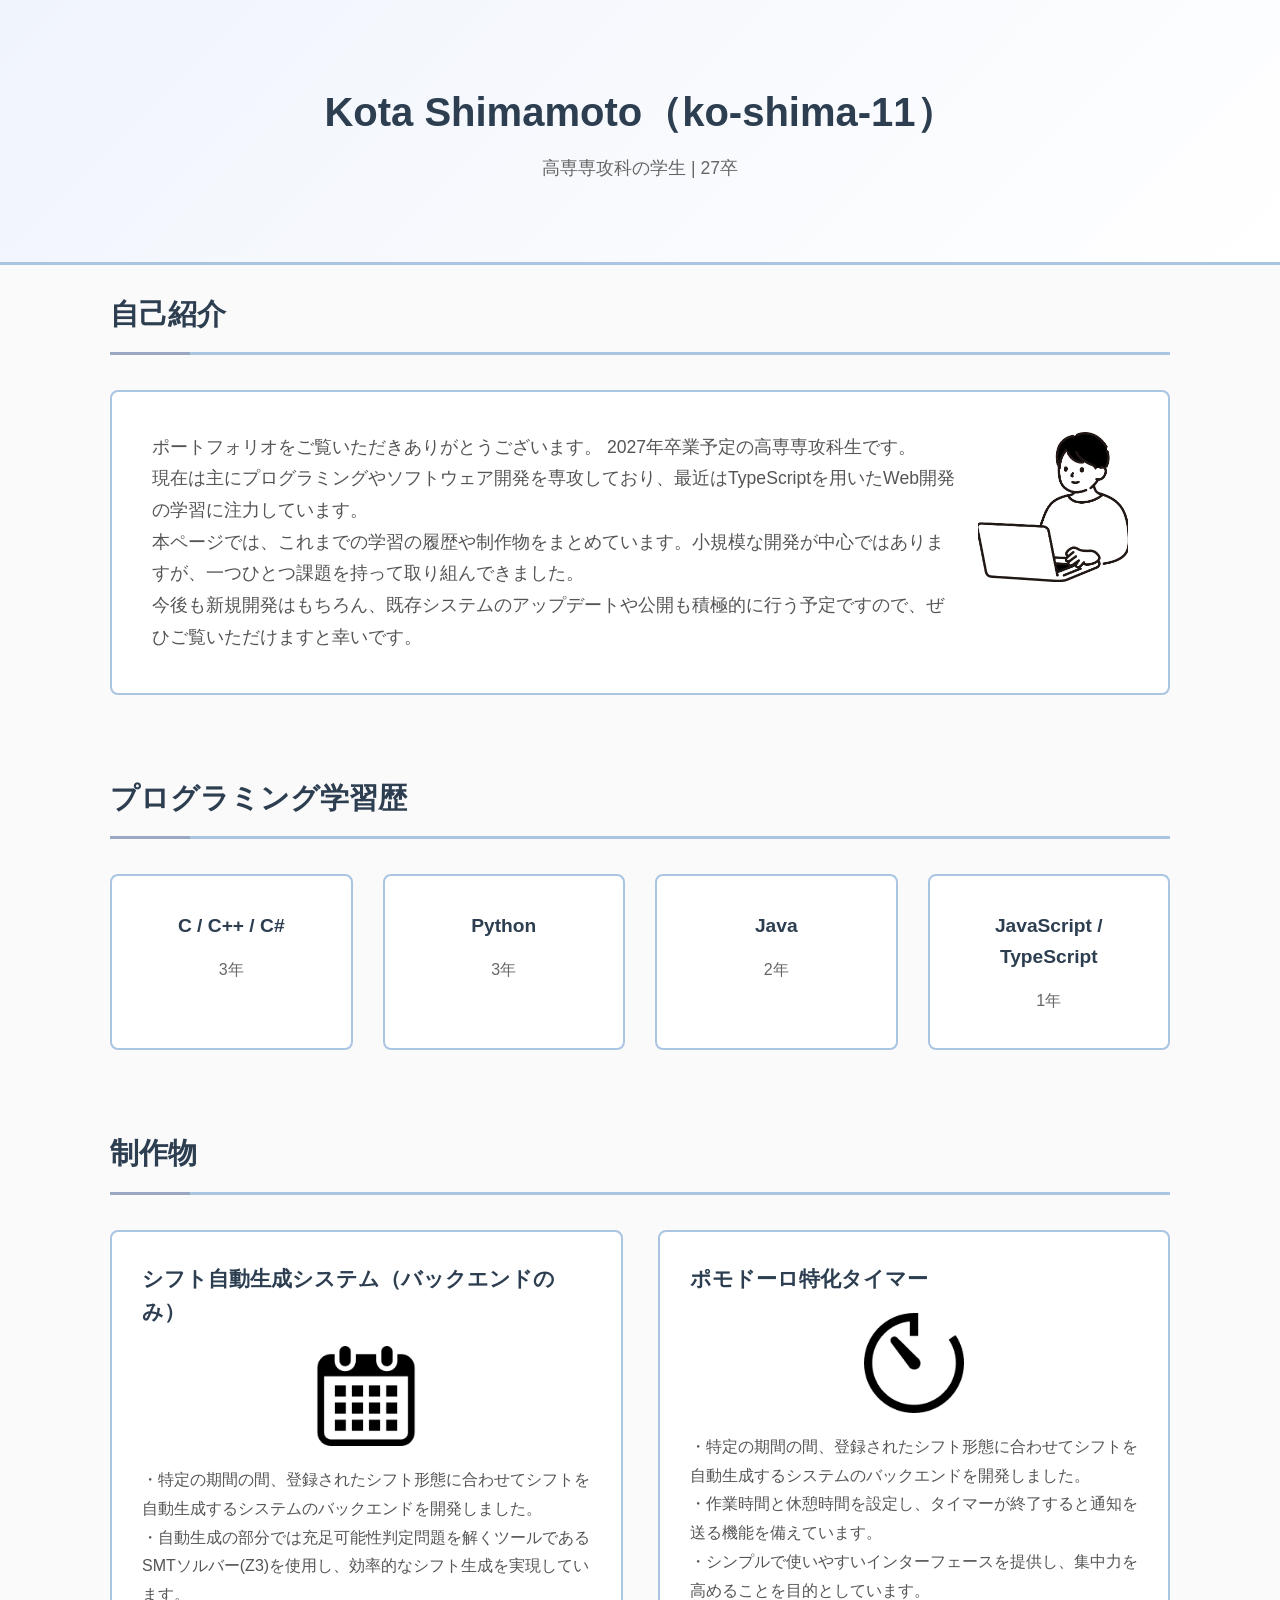
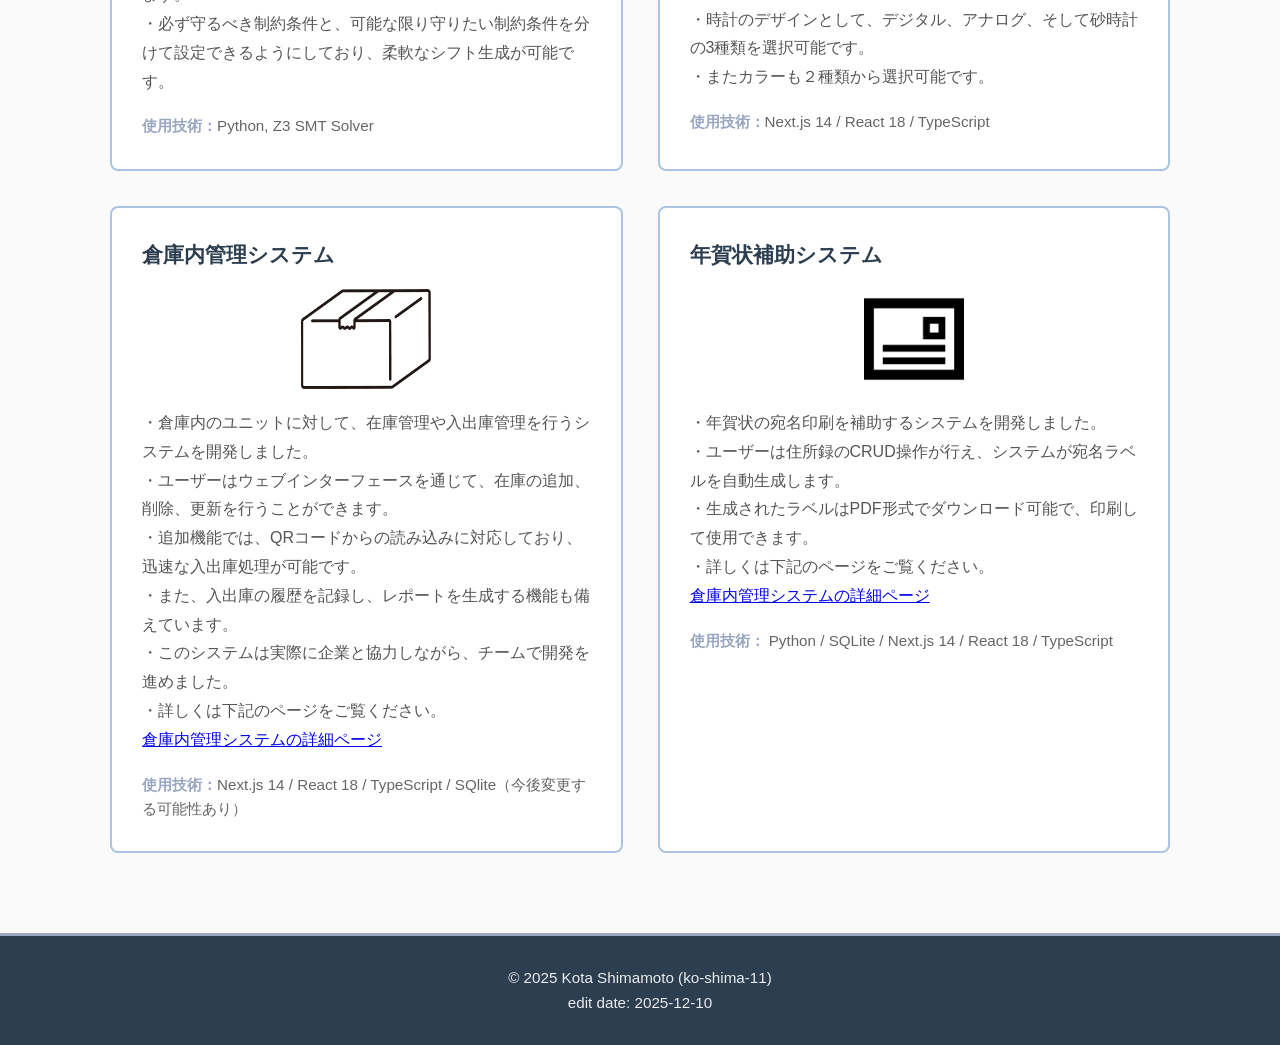
==== index.html @ 847b3b8a "edit" ====
<!DOCTYPE html>
<html lang="ja">
<head>
    <meta charset="UTF-8">
    <meta name="viewport" content="width=device-width, initial-scale=1.0">
    <title>Ko-shima-11 Portfolio</title>
    <link rel="stylesheet" href="style.css">
</head>
<body>
    <!-- Header -->
    <header>
        <div class="container">
            <h1>Kota Shimamoto（ko-shima-11）</h1>
            <p class="subtitle">高専専攻科の学生 | 27卒</p>
        </div>
    </header>

    <div><p>　</p></div>

    <!-- Main Content -->
    <main class="container">
        <!-- About Section -->
        <section id="about" class="section">
            <h2>自己紹介</h2>
            <div class="content-box">
                <img src="img/humanicon.png" class="profile-image">
                <p>
                    ポートフォリオをご覧いただきありがとうございます。 2027年卒業予定の高専専攻科生です。<br>
                    現在は主にプログラミングやソフトウェア開発を専攻しており、最近はTypeScriptを用いたWeb開発の学習に注力しています。<br>
                    本ページでは、これまでの学習の履歴や制作物をまとめています。小規模な開発が中心ではありますが、一つひとつ課題を持って取り組んできました。<br> 
                    今後も新規開発はもちろん、既存システムのアップデートや公開も積極的に行う予定ですので、ぜひご覧いただけますと幸いです。
                </p>
            </div>
        </section>

        <!-- Skills Section -->
        <section id="skills" class="section">
            <h2>プログラミング学習歴</h2>
            <div class="skills-grid">
                <div class="skill-item">
                    <h3>C / C++ / C#</h3>
                    <p class="skill-duration">3年</p>
                </div>
                <div class="skill-item">
                    <h3>Python</h3>
                    <p class="skill-duration">3年</p>
                </div>
                <div class="skill-item">
                    <h3>Java</h3>
                    <p class="skill-duration">2年</p>
                </div>
                <div class="skill-item">
                    <h3>JavaScript / TypeScript</h3>
                    <p class="skill-duration">1年</p>
                </div>
            </div>
        </section>

        <!-- Projects Section -->
        <section id="projects" class="section">
            <h2>制作物</h2>
            <div class="projects-grid">
                <div class="project-card">
                    <h3>シフト自動生成システム（バックエンドのみ）</h3>
                    <img src="img/calender.png" class="skill-image">
                    <p class="project-description">
                        ・特定の期間の間、登録されたシフト形態に合わせてシフトを自動生成するシステムのバックエンドを開発しました。<br>
                        ・自動生成の部分では充足可能性判定問題を解くツールであるSMTソルバー(Z3)を使用し、効率的なシフト生成を実現しています。<br>
                        ・必ず守るべき制約条件と、可能な限り守りたい制約条件を分けて設定できるようにしており、柔軟なシフト生成が可能です。<br>
                    </p>
                    <p class="project-accent"><strong>使用技術：</strong>Python, Z3 SMT Solver</p>
                </div>

                <div class="project-card">
                    <h3>ポモドーロ特化タイマー</h3>
                    <img src="img/timer.png" class="skill-image">
                    <p class="project-description">
                        ・特定の期間の間、登録されたシフト形態に合わせてシフトを自動生成するシステムのバックエンドを開発しました。<br>
                        ・作業時間と休憩時間を設定し、タイマーが終了すると通知を送る機能を備えています。<br>
                        ・シンプルで使いやすいインターフェースを提供し、集中力を高めることを目的としています。<br>
                        ・時計のデザインとして、デジタル、アナログ、そして砂時計の3種類を選択可能です。<br>
                        ・またカラーも２種類から選択可能です。<br>
                    </p>
                    <p class="project-accent"><strong>使用技術：</strong>Next.js 14 / React 18 / TypeScript</p>
                </div>

                <div class="project-card">
                    <h3>倉庫内管理システム</h3>
                    <img src="img/box.png" class="skill-image2">
                    <p class="project-description">
                        ・倉庫内のユニットに対して、在庫管理や入出庫管理を行うシステムを開発しました。<br>
                        ・ユーザーはウェブインターフェースを通じて、在庫の追加、削除、更新を行うことができます。<br>
                        ・追加機能では、QRコードからの読み込みに対応しており、迅速な入出庫処理が可能です。<br>
                        ・また、入出庫の履歴を記録し、レポートを生成する機能も備えています。<br>
                        ・このシステムは実際に企業と協力しながら、チームで開発を進めました。<br>
                        ・詳しくは下記のページをご覧ください。<br>
                        <a href="https://ko-shima-11.github.io/warehouse-management-system/" target="_blank" rel="noopener noreferrer">倉庫内管理システムの詳細ページ</a>
                    </p>
                    <p class="project-accent"><strong>使用技術：</strong>Next.js 14 / React 18 / TypeScript / SQlite（今後変更する可能性あり）</p>
                </div>

                <div class="project-card">
                    <h3>年賀状補助システム</h3>
                    <img src="img/letter.png" class="skill-image">
                    <p class="project-description">
                        ・年賀状の宛名印刷を補助するシステムを開発しました。<br>
                        ・ユーザーは住所録のCRUD操作が行え、システムが宛名ラベルを自動生成します。<br>
                        ・生成されたラベルはPDF形式でダウンロード可能で、印刷して使用できます。<br>
                        ・詳しくは下記のページをご覧ください。<br>
                        <a href="https://ko-shima-11.github.io/warehouse-management-system/" target="_blank" rel="noopener noreferrer">倉庫内管理システムの詳細ページ</a>
                    </p>
                    <p class="project-accent"><strong>使用技術：</strong> Python / SQLite / Next.js 14 / React 18 / TypeScript</p>
                </div>
            </div>
        </section>
    </main>

    <!-- Footer -->
    <footer>
        <div class="container">
            <p>&copy; 2025 Kota Shimamoto (ko-shima-11)</p>
            <p> edit date: 2025-12-10</p>
        </div>
    </footer>
</body>
</html>
---- style.css ----
/* ========================================
   Portfolio Site CSS
   ======================================== */

/* CSS Variables */
:root {
    /* Accent Colors */
    --color-accent-light: #F0F4FC;
    --color-accent-medium: #AAC5E2;
    --color-accent-dark: #9AA7C1;
    
    /* Base Colors */
    --color-primary: #2c3e50;
    --color-background: #FAFAFA;
    --color-white: #FFFFFF;
    
    /* Text Colors */
    --color-text-primary: #333;
    --color-text-secondary: #666;
    --color-text-tertiary: #555;
}

/* Reset & Base Styles */
* {
    margin: 0;
    padding: 0;
    box-sizing: border-box;
}

body {
    font-family: -apple-system, BlinkMacSystemFont, "Segoe UI", "Hiragino Sans", "Hiragino Kaku Gothic ProN", "Yu Gothic", Meiryo, sans-serif;
    line-height: 1.6;
    color: var(--color-text-primary);
    background-color: var(--color-background);
}

.container {
    max-width: 1100px;
    margin: 0 auto;
    padding: 0 20px;
}

/* Header */
header {
    background: linear-gradient(135deg, var(--color-accent-light) 0%, var(--color-white) 100%);
    color: var(--color-text-primary);
    padding: 80px 0;
    text-align: center;
    border-bottom: 3px solid var(--color-accent-medium);
}

header h1 {
    font-size: 2.5rem;
    margin-bottom: 10px;
    font-weight: 600;
    color: var(--color-primary);
}

header .subtitle {
    font-size: 1.1rem;
    color: var(--color-text-secondary);
}

/* Main Content */
main {
    padding: 60px 0;
}

.section {
    margin-bottom: 80px;
}

.section h2 {
    font-size: 1.8rem;
    color: var(--color-primary);
    margin-bottom: 35px;
    padding-bottom: 15px;
    border-bottom: 3px solid var(--color-accent-medium);
    position: relative;
}

.section h2::after {
    content: '';
    position: absolute;
    bottom: -3px;
    left: 0;
    width: 80px;
    height: 3px;
    background-color: var(--color-accent-dark);
}

/* About Section */
.content-box {
    background-color: var(--color-white);
    padding: 40px;
    border-radius: 8px;
    border: 2px solid var(--color-accent-medium);
    display: flex;
    flex-direction: row-reverse;
    align-items: flex-start;
    gap: 20px;
}
.content-box:hover {
    border-color: var(--color-accent-dark);
}

.profile-image {
    width: 150px;
    height: 150px;
    /* border-radius: 10%; */
    object-fit: cover;
    /* border: 3px solid var(--color-accent-medium); */
    flex-shrink: 0;
}

.content-box p {
    font-size: 1.1rem;
    line-height: 1.8;
    color: var(--color-text-tertiary);
    flex: 1;
}

/* Skills Section */
.skills-grid {
    display: grid;
    grid-template-columns: repeat(auto-fit, minmax(220px, 1fr));
    gap: 30px;
}

.skill-item {
    background-color: var(--color-white);
    padding: 35px 30px;
    border-radius: 8px;
    text-align: center;
    transition: border-color 0.3s ease;
    border: 2px solid var(--color-accent-medium);
}

.skill-item:hover {
    border-color: var(--color-accent-dark);
}

.skill-item h3 {
    font-size: 1.2rem;
    color: var(--color-primary);
    margin-bottom: 15px;
}

.skill-duration {
    font-size: 1rem;
    color: var(--color-text-secondary);
    font-weight: 500;
}

.skill-image {
    width: 100px;
    height: 100px;
    display: flex;
    justify-content: center;
    align-items: flex-start;  /* 垂直方向は上に寄せる */
    margin: 0 auto 20px auto;
}

.skill-image2 {
    width: 130px;
    height: 100px;
    display: flex;
    justify-content: center;
    align-items: flex-start;  /* 垂直方向は上に寄せる */
    margin: 0 auto 20px auto;
}

/* Projects Section */
.projects-grid {
    display: grid;
    grid-template-columns: repeat(auto-fit, minmax(450px, 1fr));
    gap: 35px;
}

.project-card {
    background-color: var(--color-white);
    padding: 30px;
    border-radius: 8px;
    transition: border-color 0.3s ease;
    border: 2px solid var(--color-accent-medium);
}

.project-card:hover {
    border-color: var(--color-accent-dark);
}

.project-card h3 {
    font-size: 1.3rem;
    color: var(--color-primary);
    margin-bottom: 18px;
}

.project-description {
    color: var(--color-text-tertiary);
    margin-bottom: 18px;
    line-height: 1.8;
}

.project-accent {
    color: var(--color-text-secondary);
    font-size: 0.95rem;
}

.project-accent strong {
    color: var(--color-accent-dark);
}

/* Footer */
footer {
    background-color: var(--color-primary);
    color: var(--color-white);
    text-align: center;
    padding: 30px 0;
    margin-top: 80px;
    border-top: 3px solid var(--color-accent-dark);
}

footer p {
    font-size: 0.95rem;
    opacity: 0.9;
}

/* Responsive Design */
@media (max-width: 768px) {
    header h1 {
        font-size: 2rem;
    }

    header .subtitle {
        font-size: 1rem;
    }

    .section h2 {
        font-size: 1.5rem;
    }

    .skills-grid {
        grid-template-columns: repeat(auto-fit, minmax(160px, 1fr));
        gap: 20px;
    }

    .projects-grid {
        grid-template-columns: 1fr;
        gap: 25px;
    }

    .content-box {
        padding: 30px;
    }

    .skill-item {
        padding: 25px 20px;
    }

    .project-card {
        padding: 25px;
    }
}

@media (max-width: 480px) {
    header {
        padding: 40px 0;
    }

    header h1 {
        font-size: 1.6rem;
    }

    .content-box {
        padding: 20px;
    }

    .skill-item {
        padding: 20px 15px;
    }

    .project-card {
        padding: 20px;
    }
}

/* Tech Stack Section - 技術スタック表示用スタイル */
.tech-stack-container {
    display: grid;
    grid-template-columns: repeat(auto-fit, minmax(280px, 1fr));
    gap: 25px;
}

.tech-category {
    background-color: var(--color-white);
    padding: 25px;
    border-radius: 8px;
    border: 2px solid var(--color-accent-medium);
    transition: border-color 0.3s ease;
}

.tech-category:hover {
    border-color: var(--color-accent-dark);
}

.tech-category h3 {
    font-size: 1.1rem;
    color: var(--color-primary);
    margin-bottom: 15px;
    padding-bottom: 10px;
    border-bottom: 2px solid var(--color-accent-light);
}

.tech-tags {
    display: flex;
    flex-wrap: wrap;
    gap: 10px;
}

.tech-tag {
    display: inline-block;
    padding: 8px 16px;
    background-color: var(--color-accent-light);
    color: var(--color-primary);
    border-radius: 20px;
    font-size: 0.9rem;
    font-weight: 500;
    transition: all 0.3s ease;
}

.tech-tag:hover {
    background-color: var(--color-accent-medium);
    transform: translateY(-2px);
}

@media (max-width: 768px) {
    .tech-stack-container {
        grid-template-columns: 1fr;
        gap: 20px;
    }
    
    .tech-category {
        padding: 20px;
    }
}
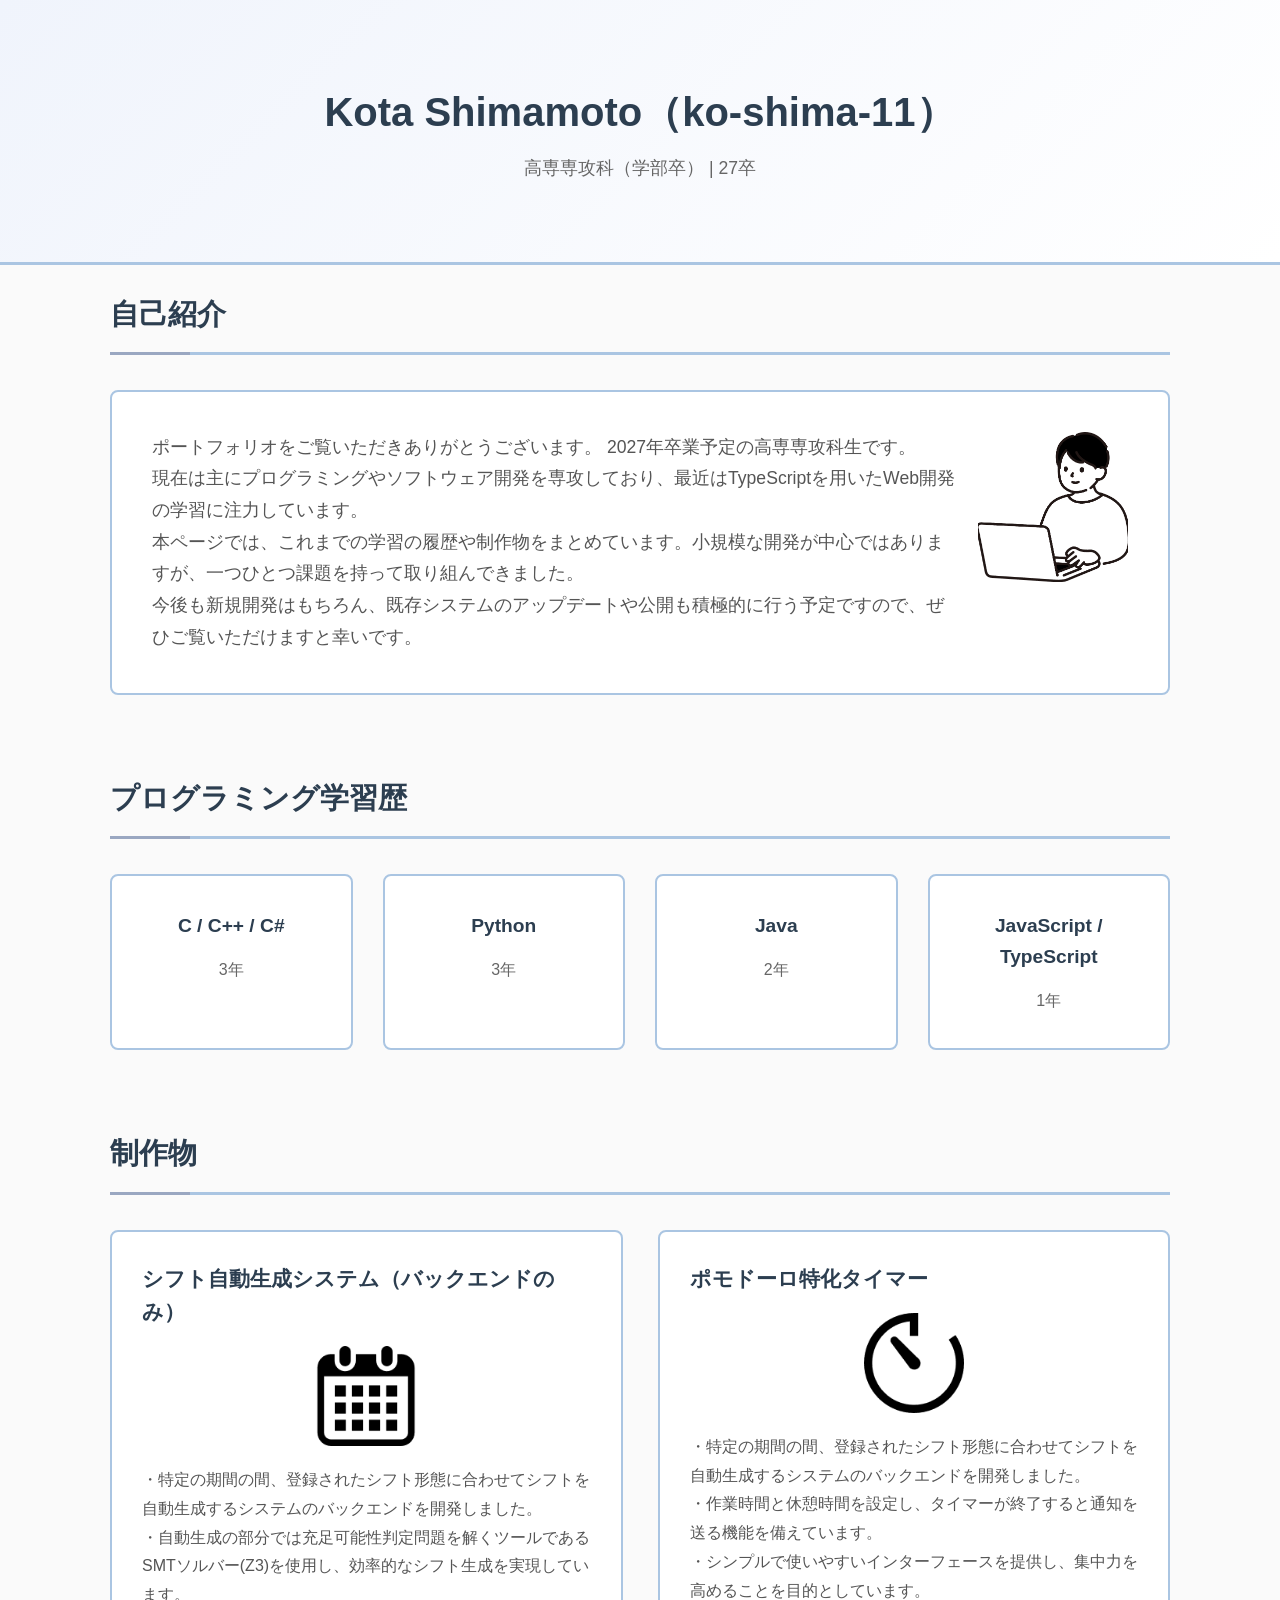
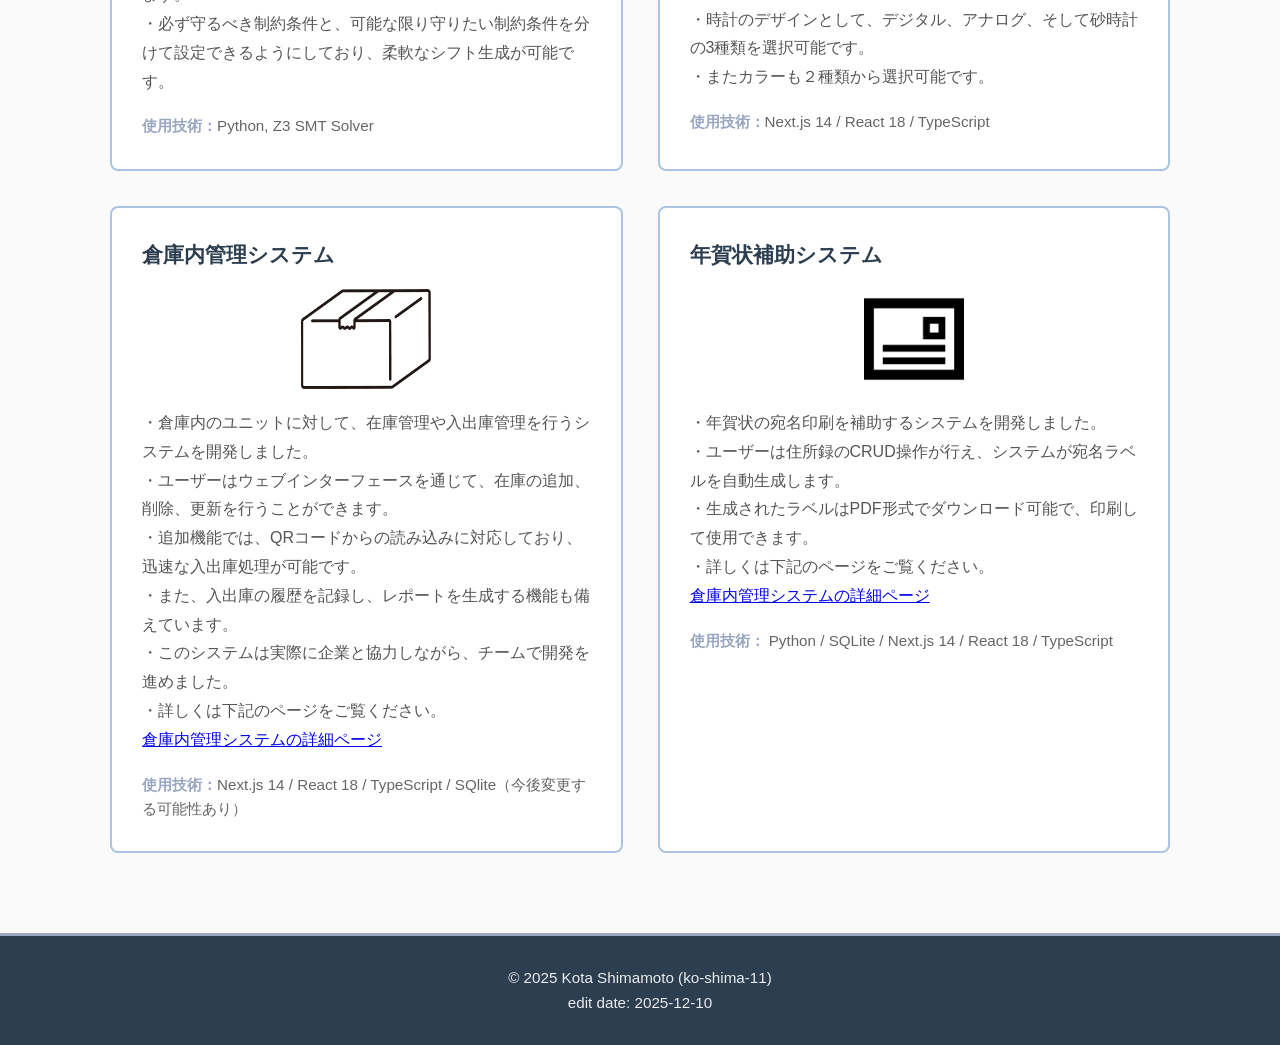
==== commit f7a235c5: "edit index.html" ====
--- a/index.html
+++ b/index.html
@@ -11,7 +11,7 @@
     <header>
         <div class="container">
             <h1>Kota Shimamoto（ko-shima-11）</h1>
-            <p class="subtitle">高専専攻科の学生 | 27卒</p>
+            <p class="subtitle">高専専攻科（学部卒） | 27卒</p>
         </div>
     </header>
 
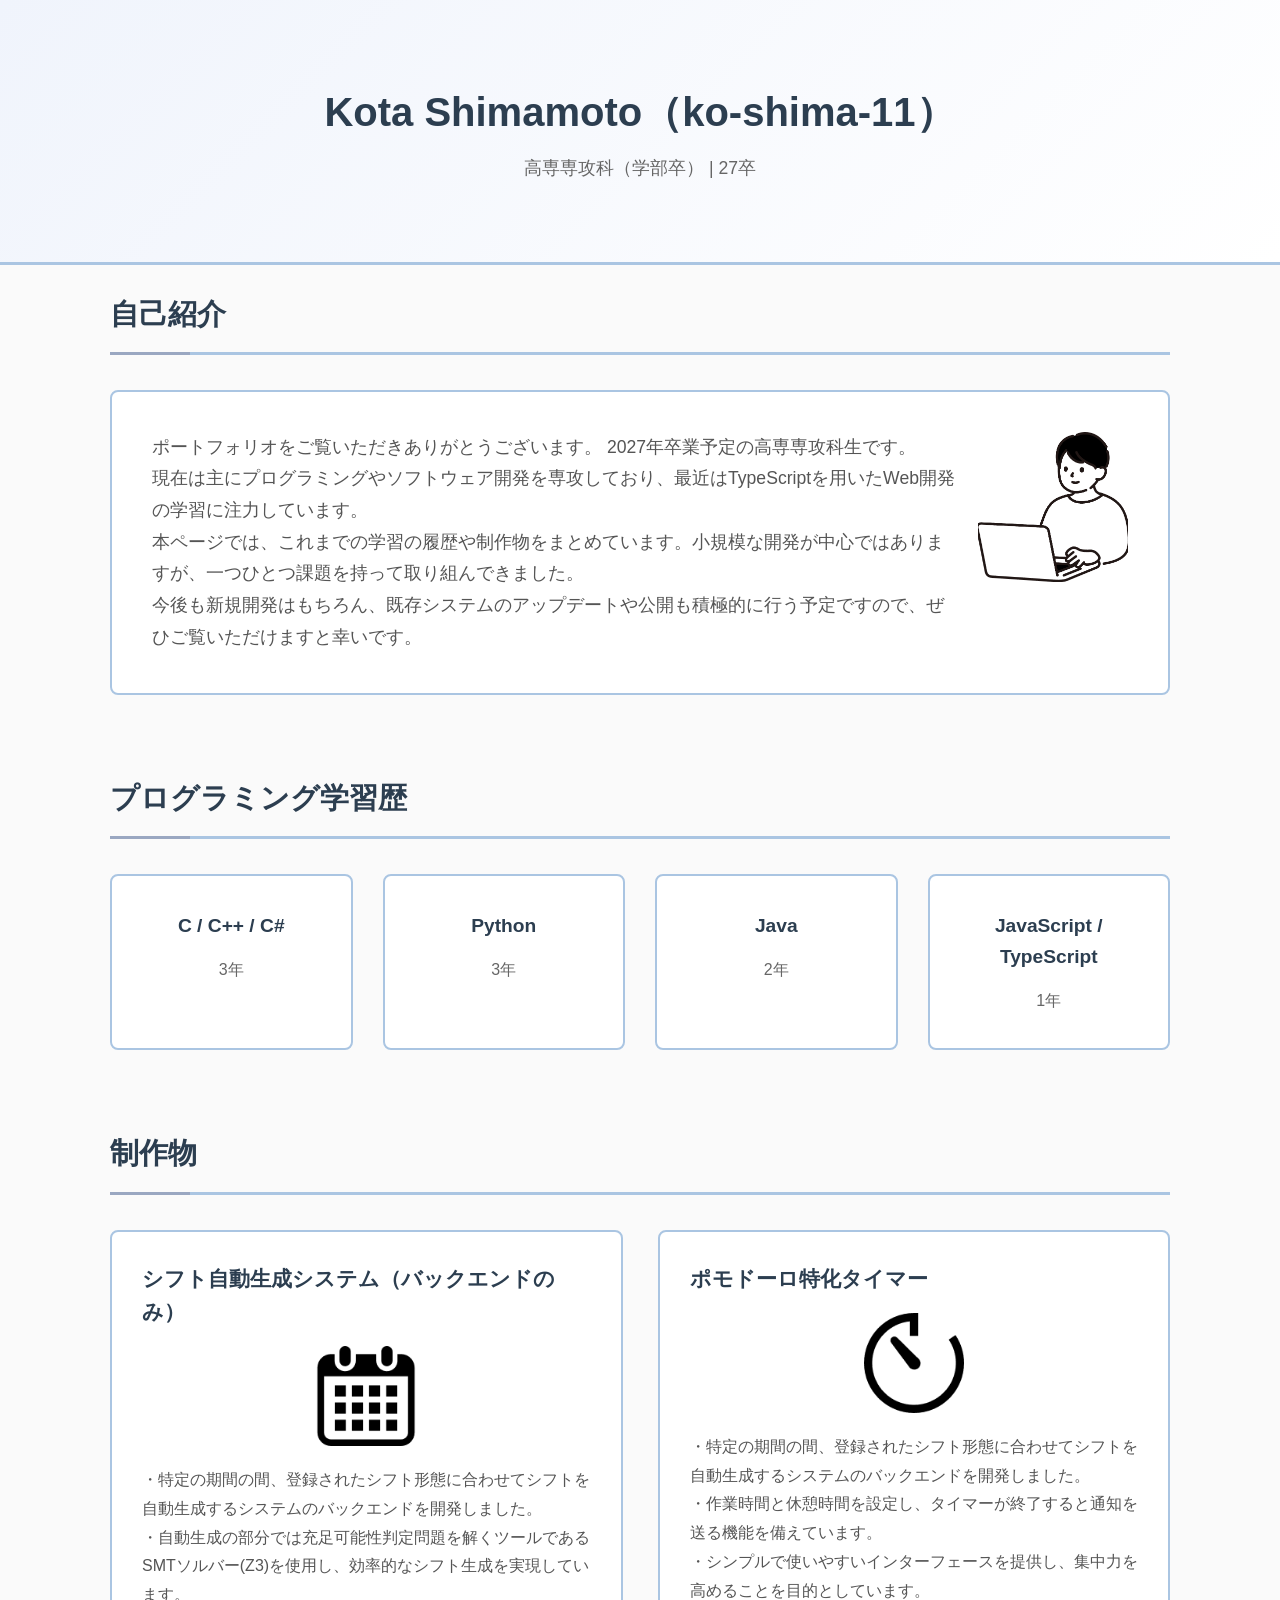
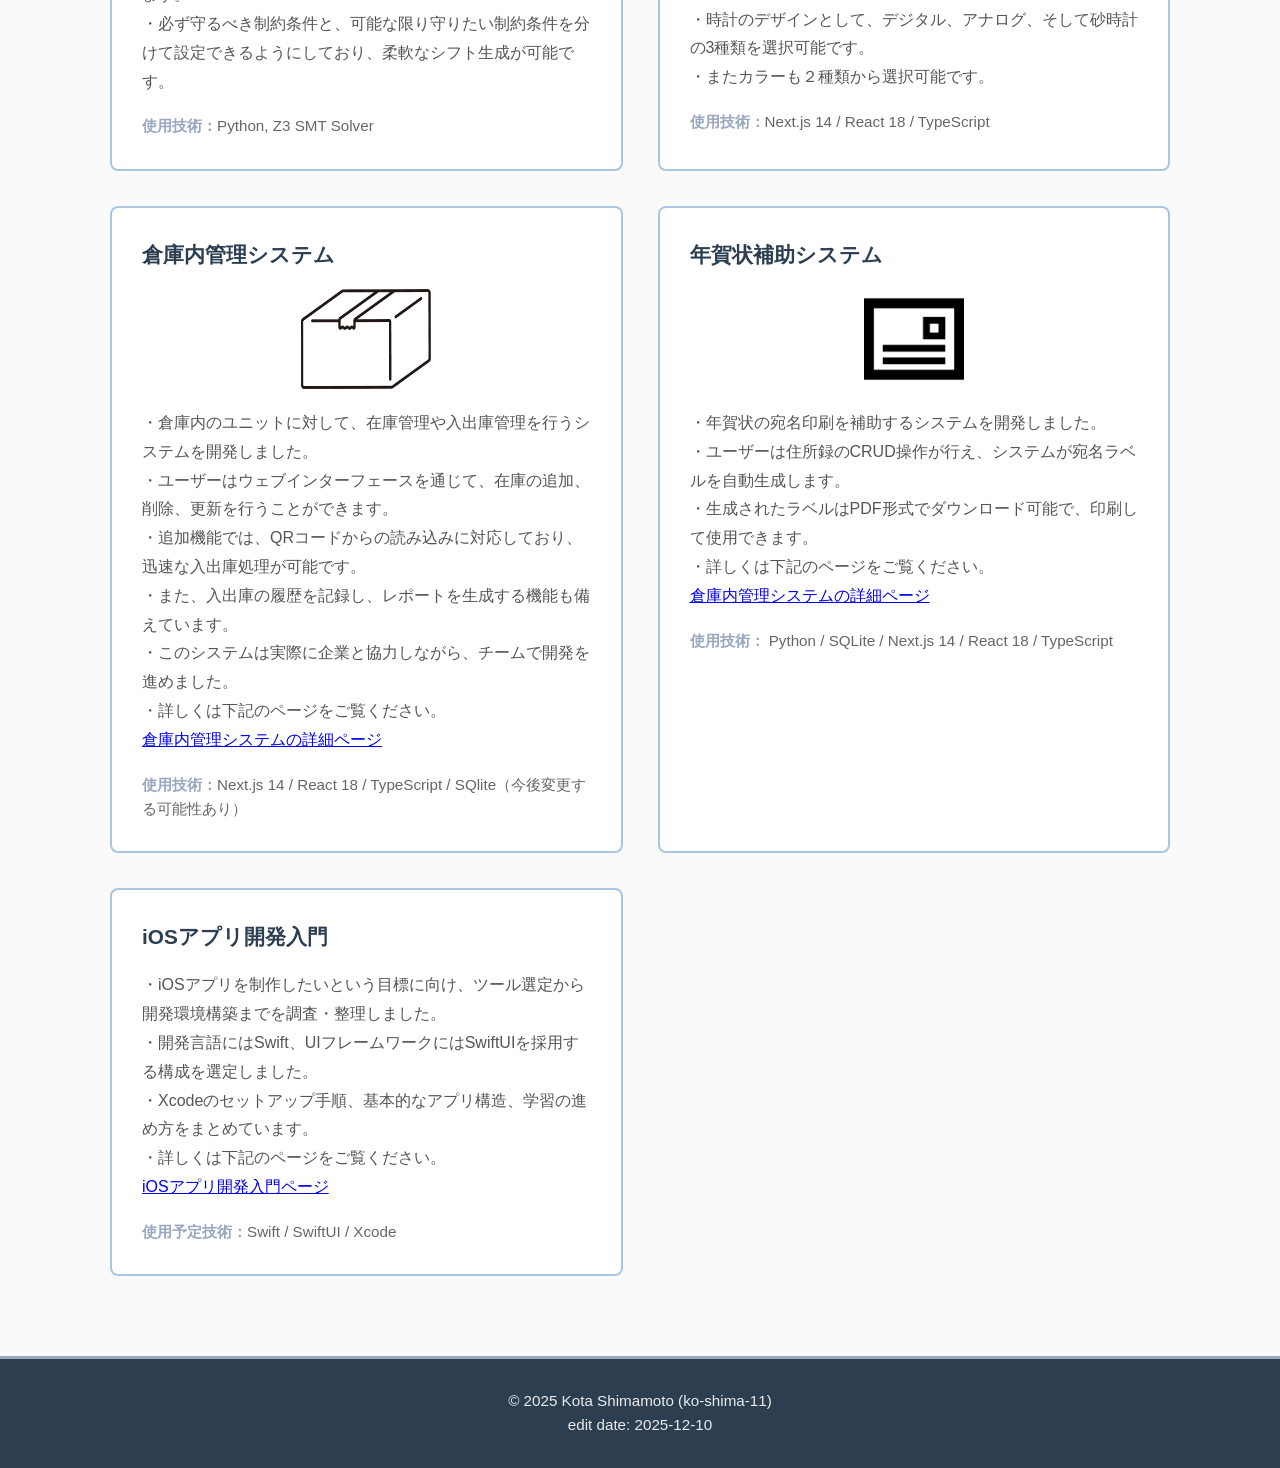
==== commit 1697ea44: "Add iOS app development guide page and project card Co-authored-by: ko-shima-11 <138145976+ko-shima-" ====
--- a/index.html
+++ b/index.html
@@ -94,7 +94,7 @@
                         ・また、入出庫の履歴を記録し、レポートを生成する機能も備えています。<br>
                         ・このシステムは実際に企業と協力しながら、チームで開発を進めました。<br>
                         ・詳しくは下記のページをご覧ください。<br>
-                        <a href="https://ko-shima-11.github.io/warehouse-management-system/" target="_blank" rel="noopener noreferrer">倉庫内管理システムの詳細ページ</a>
+                        <a href="https://ko-shima-11.github.io/pages/location.html" target="_blank" rel="noopener noreferrer">倉庫内管理システムの詳細ページ</a>
                     </p>
                     <p class="project-accent"><strong>使用技術：</strong>Next.js 14 / React 18 / TypeScript / SQlite（今後変更する可能性あり）</p>
                 </div>
@@ -111,6 +111,18 @@
                     </p>
                     <p class="project-accent"><strong>使用技術：</strong> Python / SQLite / Next.js 14 / React 18 / TypeScript</p>
                 </div>
+
+                <div class="project-card">
+                    <h3>iOSアプリ開発入門</h3>
+                    <p class="project-description">
+                        ・iOSアプリを制作したいという目標に向け、ツール選定から開発環境構築までを調査・整理しました。<br>
+                        ・開発言語にはSwift、UIフレームワークにはSwiftUIを採用する構成を選定しました。<br>
+                        ・Xcodeのセットアップ手順、基本的なアプリ構造、学習の進め方をまとめています。<br>
+                        ・詳しくは下記のページをご覧ください。<br>
+                        <a href="https://ko-shima-11.github.io/pages/ios_app.html" target="_blank" rel="noopener noreferrer">iOSアプリ開発入門ページ</a>
+                    </p>
+                    <p class="project-accent"><strong>使用予定技術：</strong>Swift / SwiftUI / Xcode</p>
+                </div>
             </div>
         </section>
     </main>
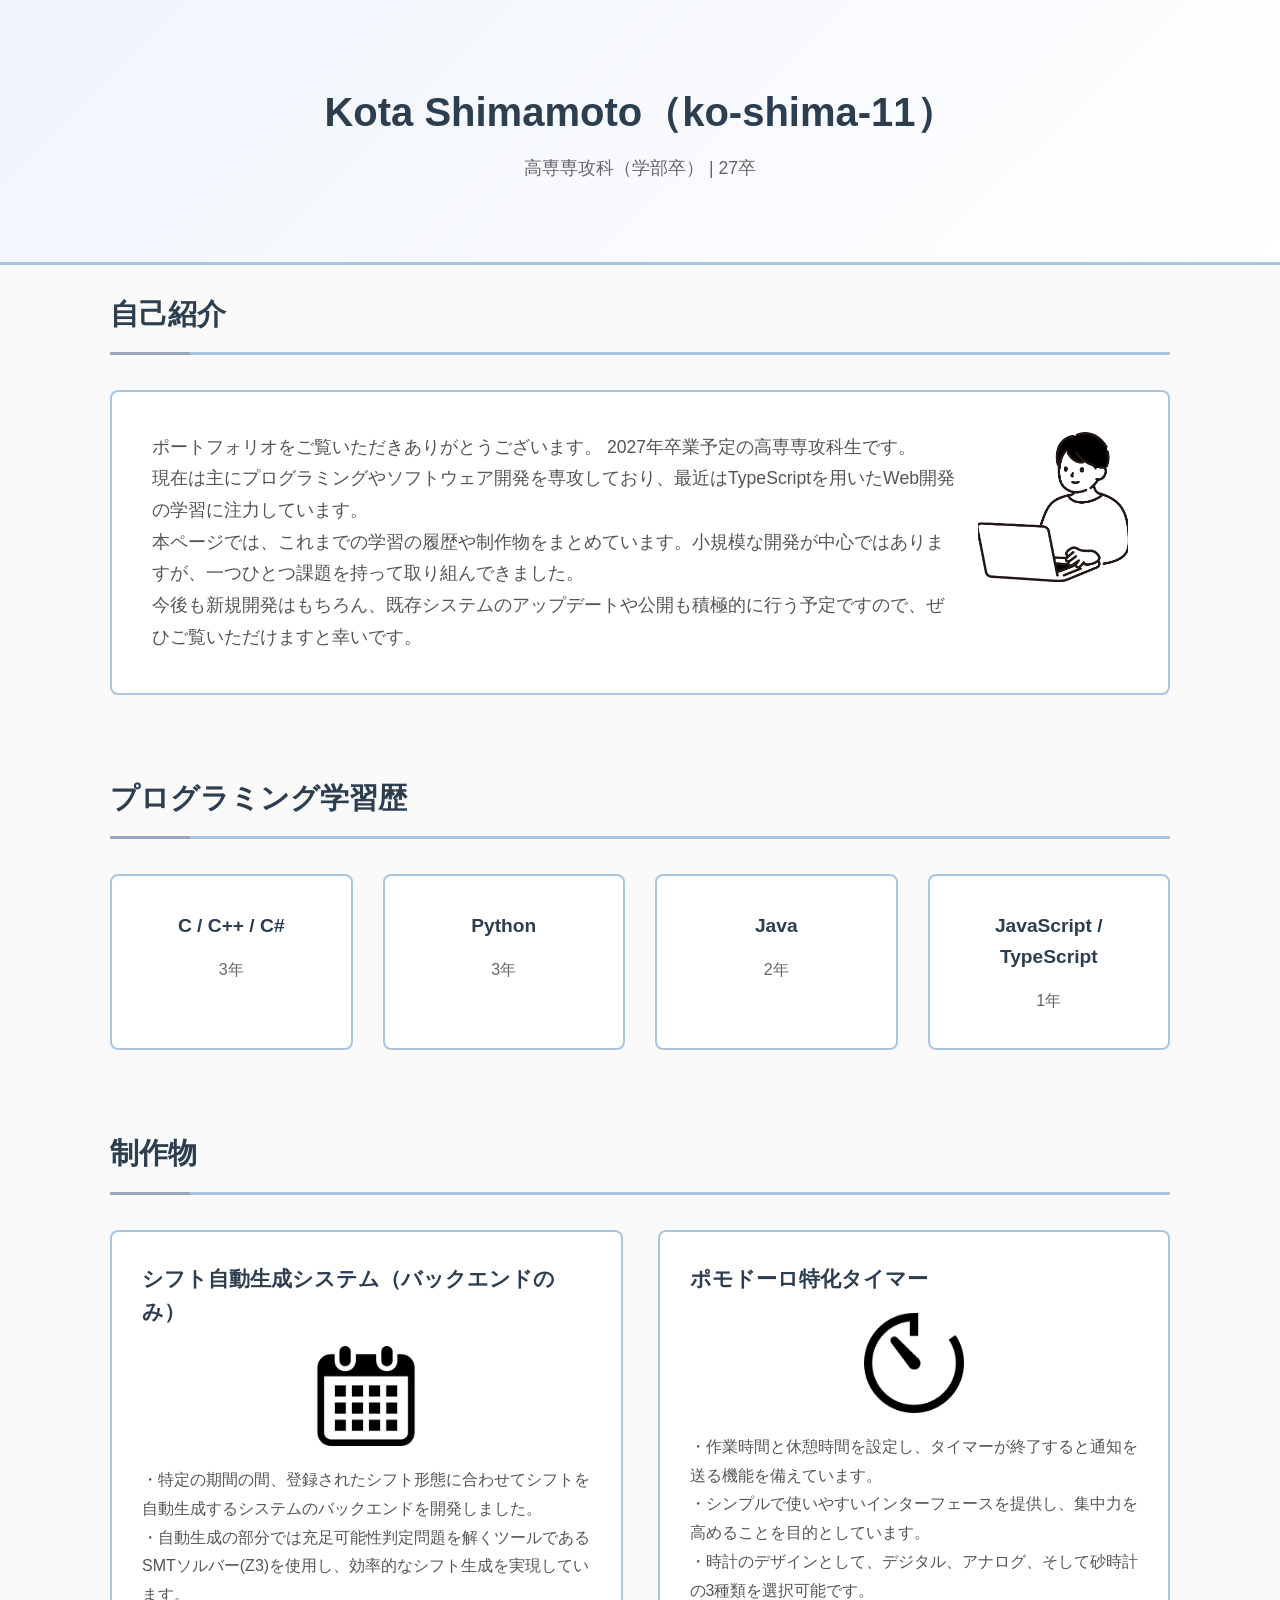
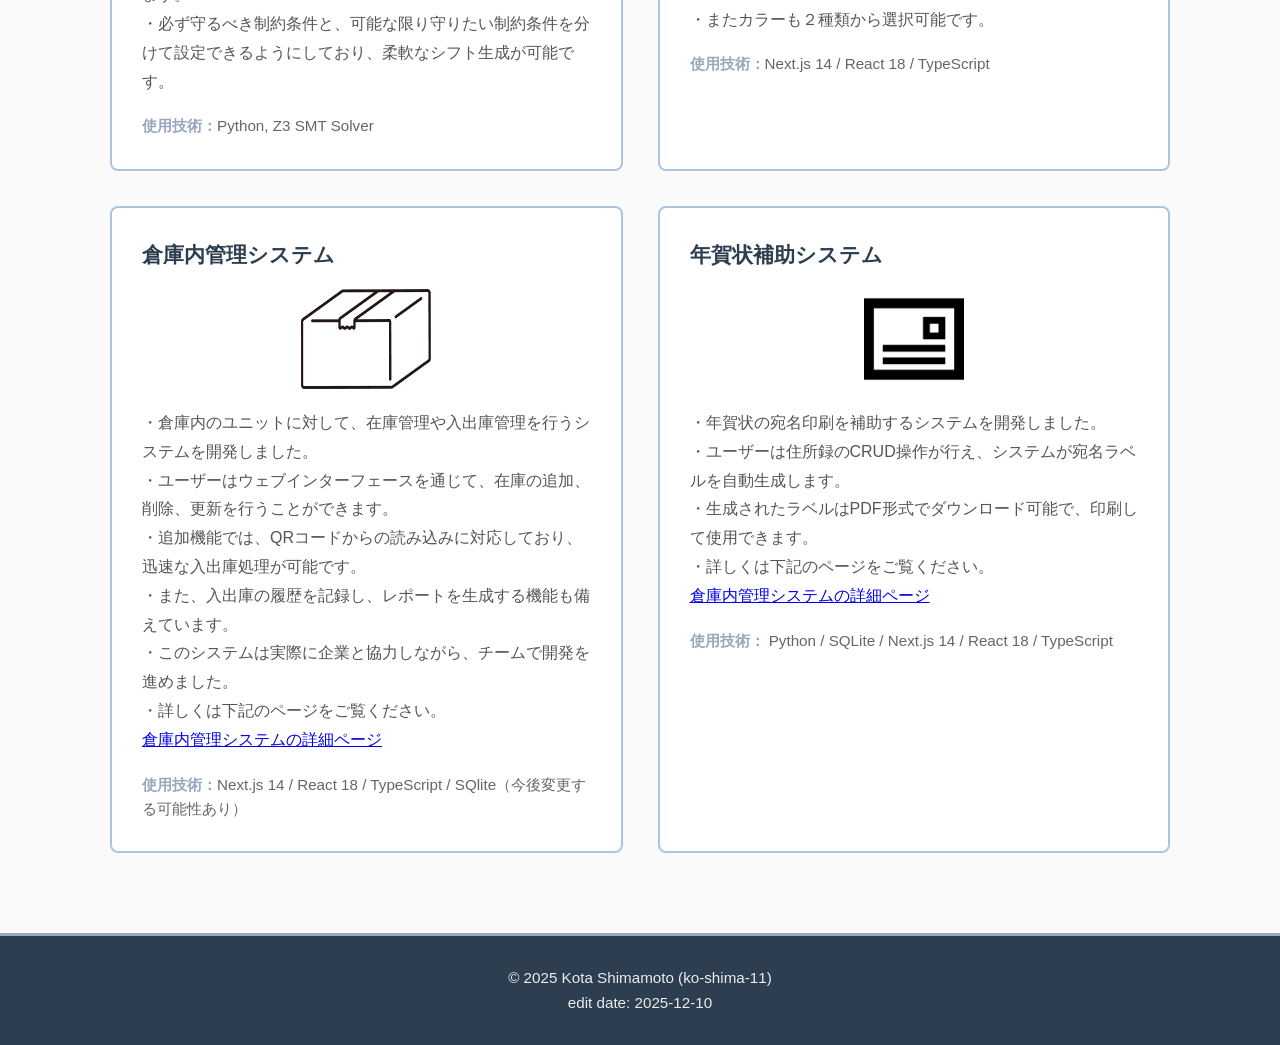
==== commit d2fa18b8: "edit index.html" ====
--- a/index.html
+++ b/index.html
@@ -75,7 +75,6 @@
                     <h3>ポモドーロ特化タイマー</h3>
                     <img src="img/timer.png" class="skill-image">
                     <p class="project-description">
-                        ・特定の期間の間、登録されたシフト形態に合わせてシフトを自動生成するシステムのバックエンドを開発しました。<br>
                         ・作業時間と休憩時間を設定し、タイマーが終了すると通知を送る機能を備えています。<br>
                         ・シンプルで使いやすいインターフェースを提供し、集中力を高めることを目的としています。<br>
                         ・時計のデザインとして、デジタル、アナログ、そして砂時計の3種類を選択可能です。<br>
@@ -111,18 +110,6 @@
                     </p>
                     <p class="project-accent"><strong>使用技術：</strong> Python / SQLite / Next.js 14 / React 18 / TypeScript</p>
                 </div>
-
-                <div class="project-card">
-                    <h3>iOSアプリ開発入門</h3>
-                    <p class="project-description">
-                        ・iOSアプリを制作したいという目標に向け、ツール選定から開発環境構築までを調査・整理しました。<br>
-                        ・開発言語にはSwift、UIフレームワークにはSwiftUIを採用する構成を選定しました。<br>
-                        ・Xcodeのセットアップ手順、基本的なアプリ構造、学習の進め方をまとめています。<br>
-                        ・詳しくは下記のページをご覧ください。<br>
-                        <a href="https://ko-shima-11.github.io/pages/ios_app.html" target="_blank" rel="noopener noreferrer">iOSアプリ開発入門ページ</a>
-                    </p>
-                    <p class="project-accent"><strong>使用予定技術：</strong>Swift / SwiftUI / Xcode</p>
-                </div>
             </div>
         </section>
     </main>
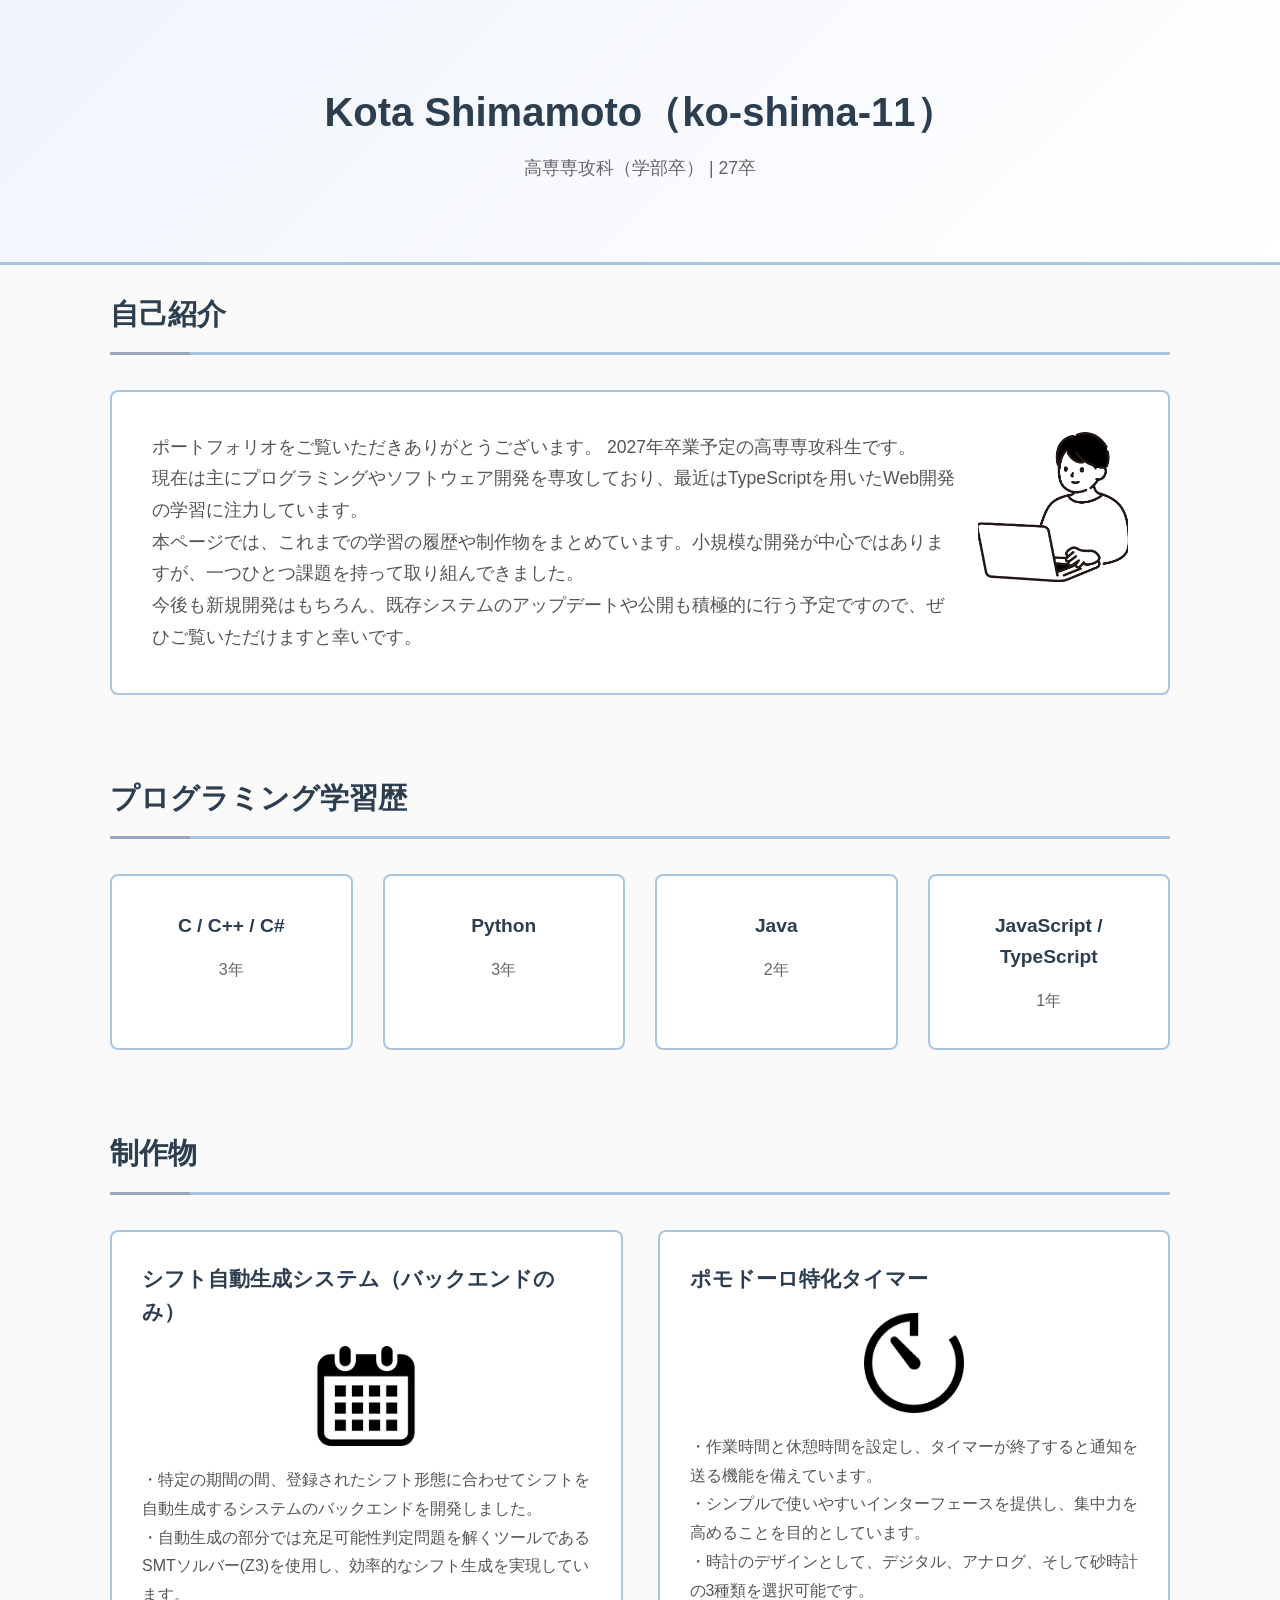
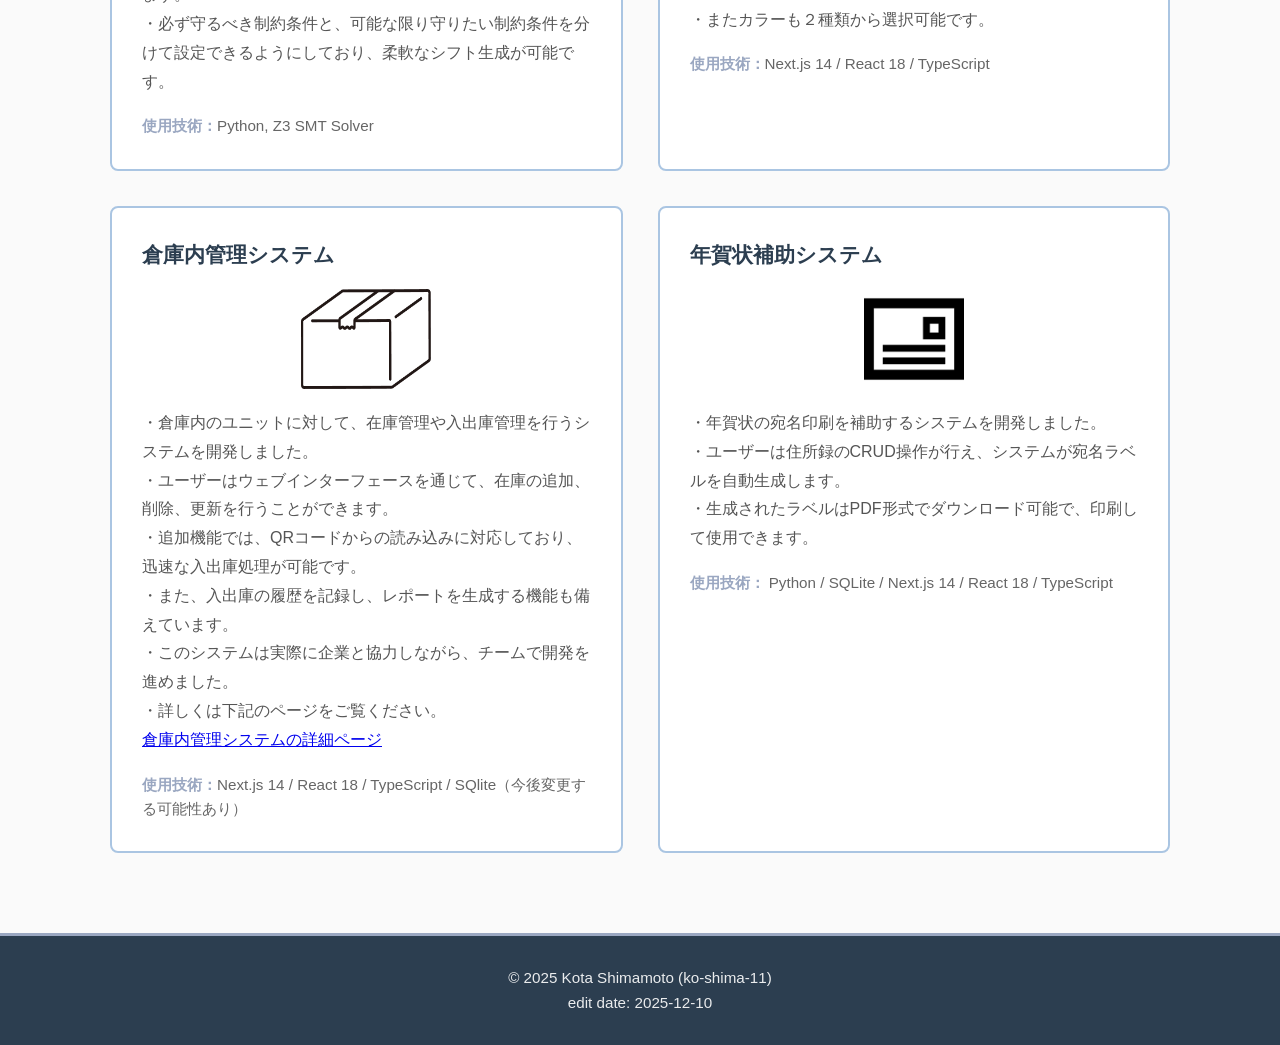
==== commit 8afee7c8: "edit indez.html" ====
--- a/index.html
+++ b/index.html
@@ -105,8 +105,8 @@
                         ・年賀状の宛名印刷を補助するシステムを開発しました。<br>
                         ・ユーザーは住所録のCRUD操作が行え、システムが宛名ラベルを自動生成します。<br>
                         ・生成されたラベルはPDF形式でダウンロード可能で、印刷して使用できます。<br>
-                        ・詳しくは下記のページをご覧ください。<br>
-                        <a href="https://ko-shima-11.github.io/warehouse-management-system/" target="_blank" rel="noopener noreferrer">倉庫内管理システムの詳細ページ</a>
+                        <!-- ・詳しくは下記のページをご覧ください。<br>
+                        <a href="https://ko-shima-11.github.io/warehouse-management-system/" target="_blank" rel="noopener noreferrer">倉庫内管理システムの詳細ページ</a> -->
                     </p>
                     <p class="project-accent"><strong>使用技術：</strong> Python / SQLite / Next.js 14 / React 18 / TypeScript</p>
                 </div>
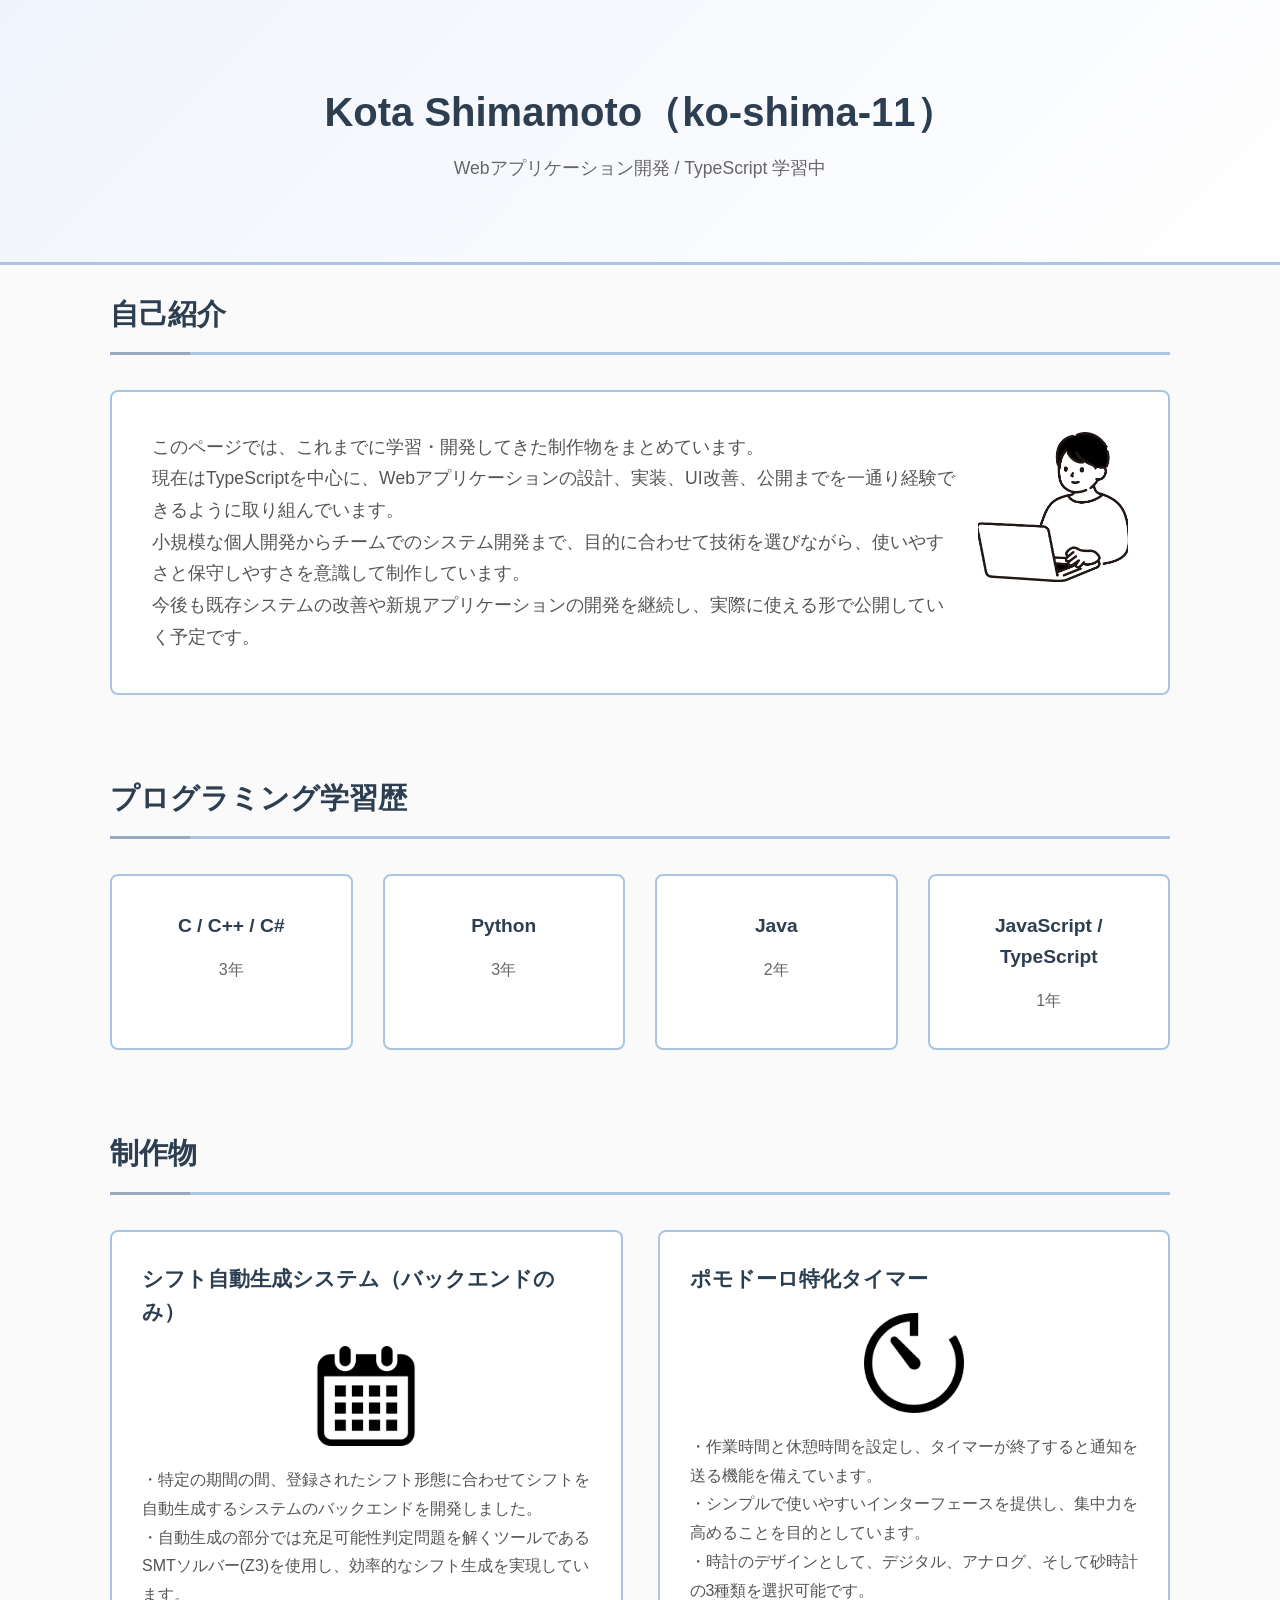
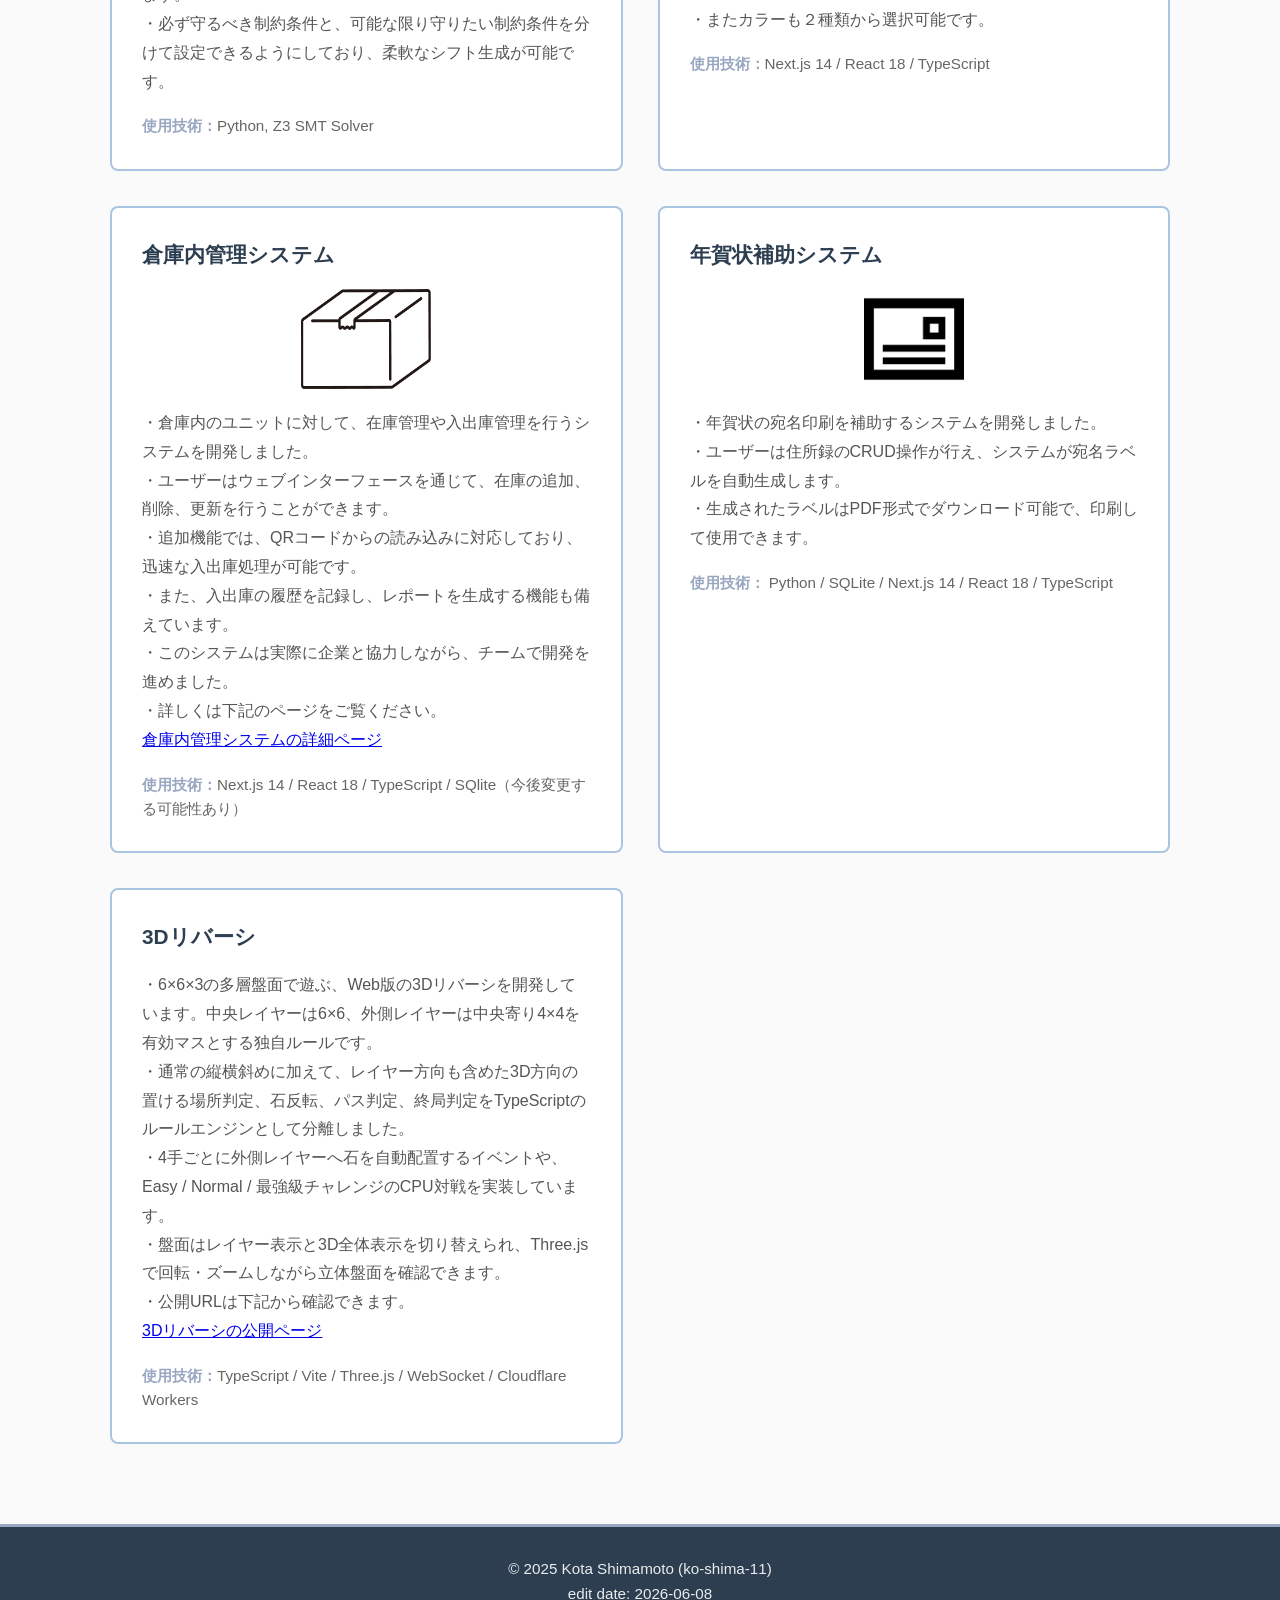
==== commit d1cc450e: "update index.html 0608 3Dreversi" ====
--- a/index.html
+++ b/index.html
@@ -11,7 +11,7 @@
     <header>
         <div class="container">
             <h1>Kota Shimamoto（ko-shima-11）</h1>
-            <p class="subtitle">高専専攻科（学部卒） | 27卒</p>
+            <p class="subtitle">Webアプリケーション開発 / TypeScript 学習中</p>
         </div>
     </header>
 
@@ -25,10 +25,10 @@
             <div class="content-box">
                 <img src="img/humanicon.png" class="profile-image">
                 <p>
-                    ポートフォリオをご覧いただきありがとうございます。 2027年卒業予定の高専専攻科生です。<br>
-                    現在は主にプログラミングやソフトウェア開発を専攻しており、最近はTypeScriptを用いたWeb開発の学習に注力しています。<br>
-                    本ページでは、これまでの学習の履歴や制作物をまとめています。小規模な開発が中心ではありますが、一つひとつ課題を持って取り組んできました。<br> 
-                    今後も新規開発はもちろん、既存システムのアップデートや公開も積極的に行う予定ですので、ぜひご覧いただけますと幸いです。
+                    このページでは、これまでに学習・開発してきた制作物をまとめています。<br>
+                    現在はTypeScriptを中心に、Webアプリケーションの設計、実装、UI改善、公開までを一通り経験できるように取り組んでいます。<br>
+                    小規模な個人開発からチームでのシステム開発まで、目的に合わせて技術を選びながら、使いやすさと保守しやすさを意識して制作しています。<br>
+                    今後も既存システムの改善や新規アプリケーションの開発を継続し、実際に使える形で公開していく予定です。
                 </p>
             </div>
         </section>
@@ -110,6 +110,19 @@
                     </p>
                     <p class="project-accent"><strong>使用技術：</strong> Python / SQLite / Next.js 14 / React 18 / TypeScript</p>
                 </div>
+
+                <div class="project-card">
+                    <h3>3Dリバーシ</h3>
+                    <p class="project-description">
+                        ・6×6×3の多層盤面で遊ぶ、Web版の3Dリバーシを開発しています。中央レイヤーは6×6、外側レイヤーは中央寄り4×4を有効マスとする独自ルールです。<br>
+                        ・通常の縦横斜めに加えて、レイヤー方向も含めた3D方向の置ける場所判定、石反転、パス判定、終局判定をTypeScriptのルールエンジンとして分離しました。<br>
+                        ・4手ごとに外側レイヤーへ石を自動配置するイベントや、Easy / Normal / 最強級チャレンジのCPU対戦を実装しています。<br>
+                        ・盤面はレイヤー表示と3D全体表示を切り替えられ、Three.jsで回転・ズームしながら立体盤面を確認できます。<br>
+                        ・公開URLは下記から確認できます。<br>
+                        <a href="https://3d-reversi.3dreversi-support.workers.dev/" target="_blank" rel="noopener noreferrer">3Dリバーシの公開ページ</a>
+                    </p>
+                    <p class="project-accent"><strong>使用技術：</strong>TypeScript / Vite / Three.js / WebSocket / Cloudflare Workers</p>
+                </div>
             </div>
         </section>
     </main>
@@ -118,7 +131,7 @@
     <footer>
         <div class="container">
             <p>&copy; 2025 Kota Shimamoto (ko-shima-11)</p>
-            <p> edit date: 2025-12-10</p>
+            <p> edit date: 2026-06-08</p>
         </div>
     </footer>
 </body>
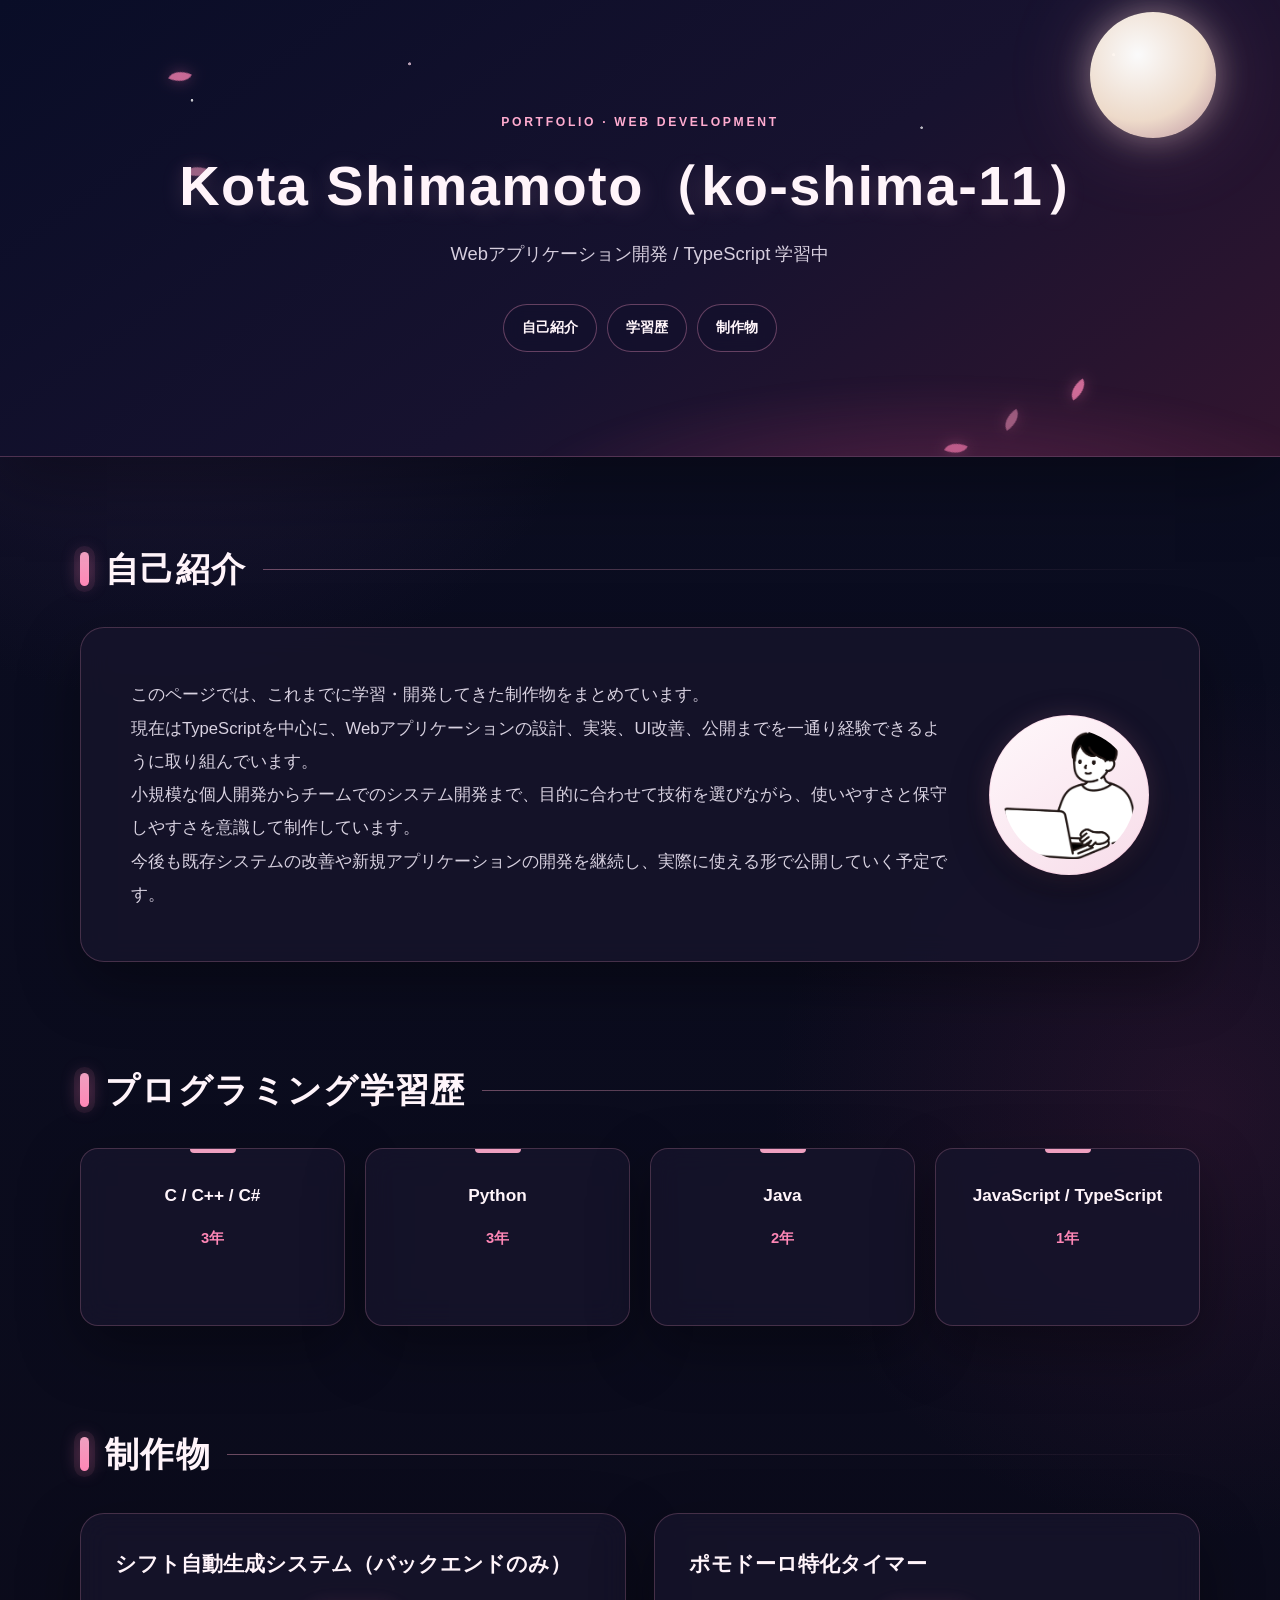
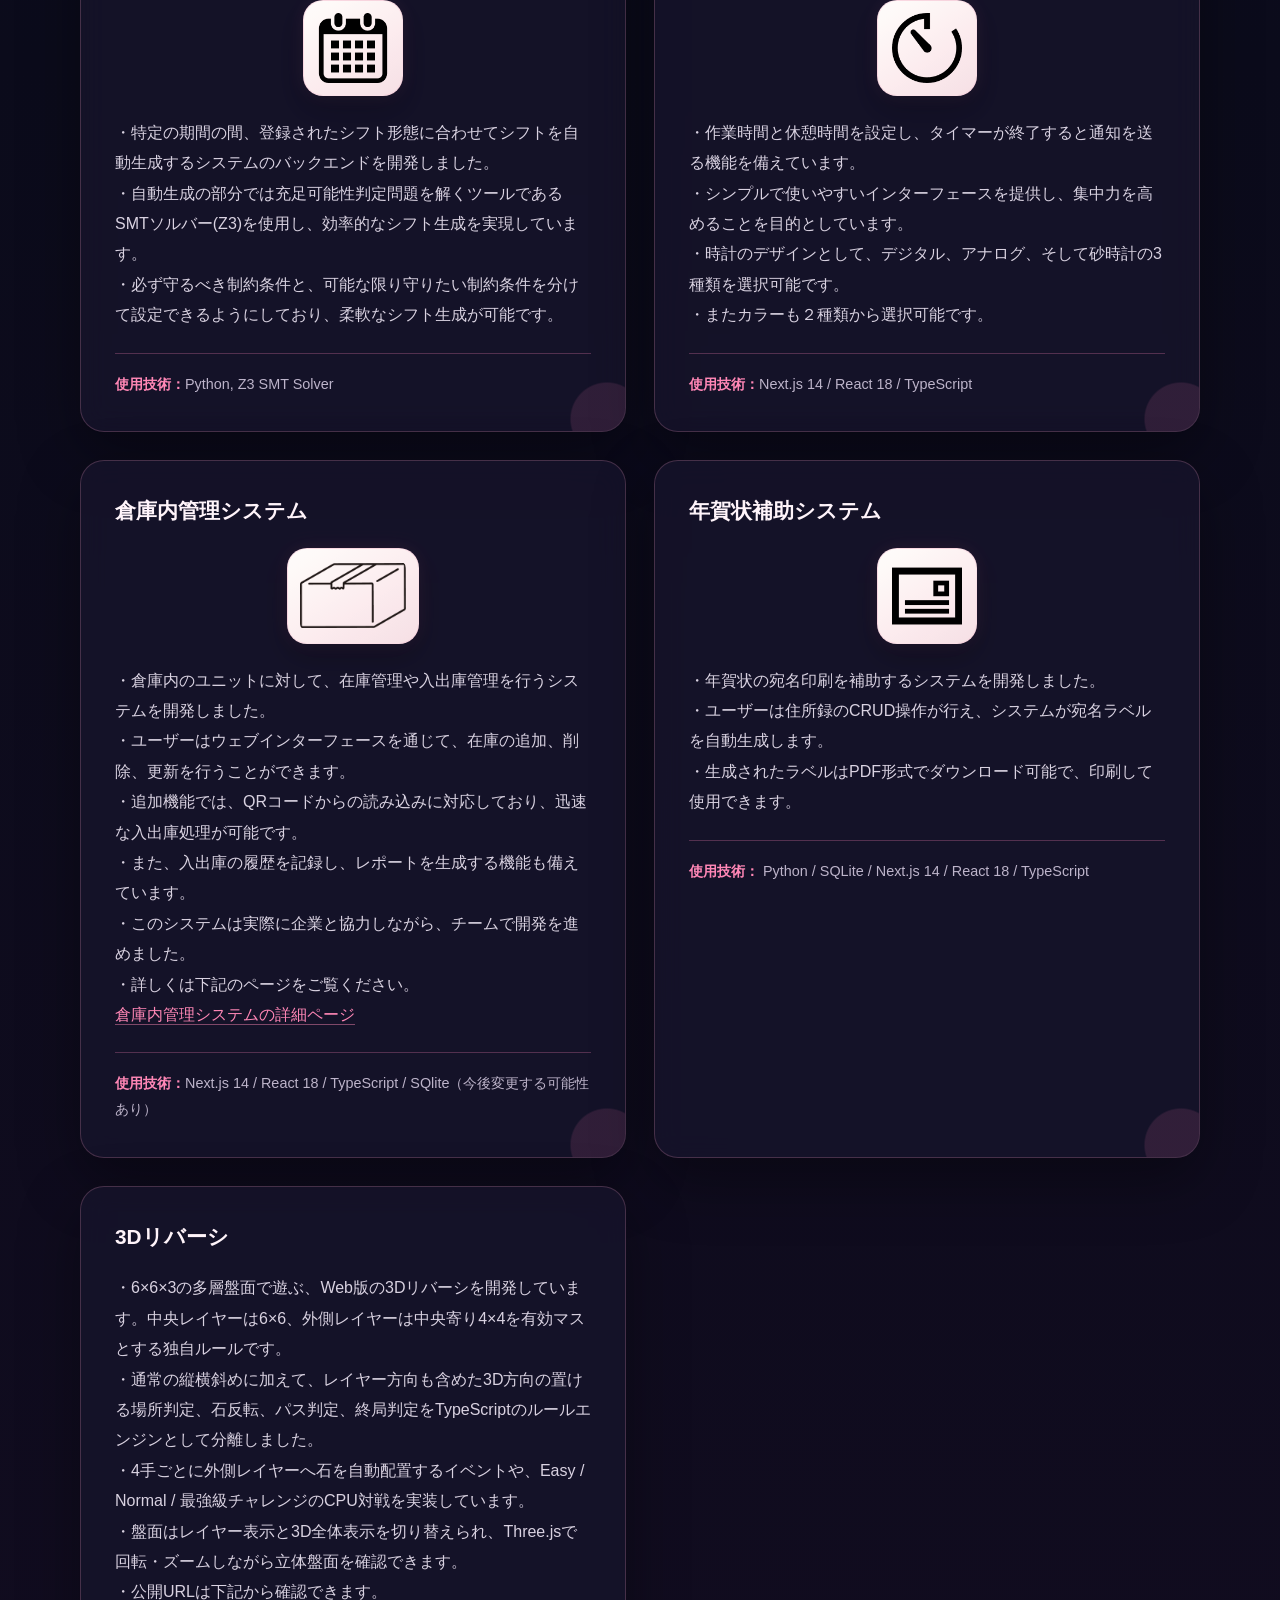
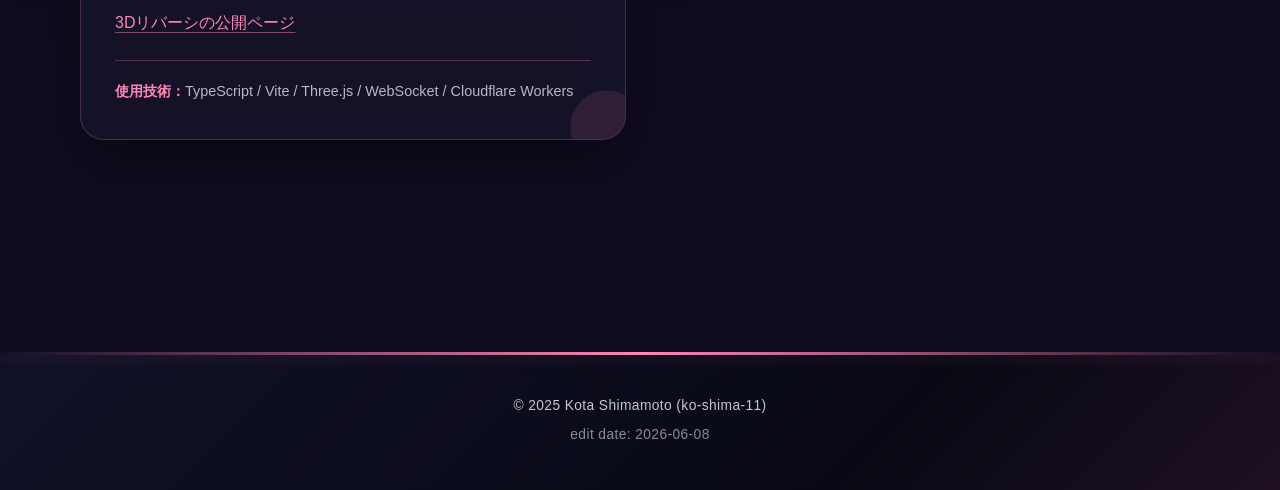
==== commit 8c020ce9: "add sakura effect" ====
--- a/index.html
+++ b/index.html
@@ -4,18 +4,22 @@
     <meta charset="UTF-8">
     <meta name="viewport" content="width=device-width, initial-scale=1.0">
     <title>Ko-shima-11 Portfolio</title>
-    <link rel="stylesheet" href="style.css">
+    <link rel="stylesheet" href="style.css?v=20260609-night">
 </head>
 <body>
     <!-- Header -->
-    <header>
-        <div class="container">
+    <header class="site-hero">
+        <div class="container hero-inner">
+            <p class="eyebrow">Portfolio · Web Development</p>
             <h1>Kota Shimamoto（ko-shima-11）</h1>
             <p class="subtitle">Webアプリケーション開発 / TypeScript 学習中</p>
+            <nav class="hero-nav" aria-label="ページ内ナビゲーション">
+                <a href="#about">自己紹介</a>
+                <a href="#skills">学習歴</a>
+                <a href="#projects">制作物</a>
+            </nav>
         </div>
     </header>
-
-    <div><p>　</p></div>
 
     <!-- Main Content -->
     <main class="container">
@@ -23,7 +27,7 @@
         <section id="about" class="section">
             <h2>自己紹介</h2>
             <div class="content-box">
-                <img src="img/humanicon.png" class="profile-image">
+                <img src="img/humanicon.png" class="profile-image" alt="ノートパソコンで作業する人物のイラスト">
                 <p>
                     このページでは、これまでに学習・開発してきた制作物をまとめています。<br>
                     現在はTypeScriptを中心に、Webアプリケーションの設計、実装、UI改善、公開までを一通り経験できるように取り組んでいます。<br>
@@ -62,7 +66,7 @@
             <div class="projects-grid">
                 <div class="project-card">
                     <h3>シフト自動生成システム（バックエンドのみ）</h3>
-                    <img src="img/calender.png" class="skill-image">
+                    <img src="img/calender.png" class="skill-image" alt="カレンダーのアイコン">
                     <p class="project-description">
                         ・特定の期間の間、登録されたシフト形態に合わせてシフトを自動生成するシステムのバックエンドを開発しました。<br>
                         ・自動生成の部分では充足可能性判定問題を解くツールであるSMTソルバー(Z3)を使用し、効率的なシフト生成を実現しています。<br>
@@ -73,7 +77,7 @@
 
                 <div class="project-card">
                     <h3>ポモドーロ特化タイマー</h3>
-                    <img src="img/timer.png" class="skill-image">
+                    <img src="img/timer.png" class="skill-image" alt="タイマーのアイコン">
                     <p class="project-description">
                         ・作業時間と休憩時間を設定し、タイマーが終了すると通知を送る機能を備えています。<br>
                         ・シンプルで使いやすいインターフェースを提供し、集中力を高めることを目的としています。<br>
@@ -85,7 +89,7 @@
 
                 <div class="project-card">
                     <h3>倉庫内管理システム</h3>
-                    <img src="img/box.png" class="skill-image2">
+                    <img src="img/box.png" class="skill-image2" alt="段ボール箱のアイコン">
                     <p class="project-description">
                         ・倉庫内のユニットに対して、在庫管理や入出庫管理を行うシステムを開発しました。<br>
                         ・ユーザーはウェブインターフェースを通じて、在庫の追加、削除、更新を行うことができます。<br>
@@ -100,7 +104,7 @@
 
                 <div class="project-card">
                     <h3>年賀状補助システム</h3>
-                    <img src="img/letter.png" class="skill-image">
+                    <img src="img/letter.png" class="skill-image" alt="手紙のアイコン">
                     <p class="project-description">
                         ・年賀状の宛名印刷を補助するシステムを開発しました。<br>
                         ・ユーザーは住所録のCRUD操作が行え、システムが宛名ラベルを自動生成します。<br>
--- a/style.css
+++ b/style.css
@@ -1,345 +1,674 @@
 /* ========================================
-   Portfolio Site CSS
+   Night Sakura Portfolio
    ======================================== */
 
-/* CSS Variables */
 :root {
-    /* Accent Colors */
-    --color-accent-light: #F0F4FC;
-    --color-accent-medium: #AAC5E2;
-    --color-accent-dark: #9AA7C1;
-    
-    /* Base Colors */
-    --color-primary: #2c3e50;
-    --color-background: #FAFAFA;
-    --color-white: #FFFFFF;
-    
-    /* Text Colors */
-    --color-text-primary: #333;
-    --color-text-secondary: #666;
-    --color-text-tertiary: #555;
-}
-
-/* Reset & Base Styles */
+    --color-background: #080a18;
+    --color-surface: rgba(22, 20, 43, 0.82);
+    --color-surface-solid: #17142b;
+    --color-primary: #fff4fa;
+    --color-text-primary: #f2edf6;
+    --color-text-secondary: #bdb4ca;
+    --color-text-tertiary: #d9d2e1;
+    --color-accent-light: #281b38;
+    --color-accent-soft: #53304f;
+    --color-accent-medium: #efa0c0;
+    --color-accent-dark: #ff87b6;
+    --color-accent-deep: #ffd2e4;
+    --color-border: rgba(244, 153, 192, 0.22);
+    --shadow-soft: 0 22px 60px rgba(0, 0, 0, 0.34);
+    --radius-large: 24px;
+    --radius-medium: 18px;
+    --transition: 220ms ease;
+}
+
 * {
+    box-sizing: border-box;
     margin: 0;
     padding: 0;
-    box-sizing: border-box;
+}
+
+html {
+    scroll-behavior: smooth;
 }
 
 body {
-    font-family: -apple-system, BlinkMacSystemFont, "Segoe UI", "Hiragino Sans", "Hiragino Kaku Gothic ProN", "Yu Gothic", Meiryo, sans-serif;
-    line-height: 1.6;
+    min-height: 100vh;
+    font-family: "Hiragino Maru Gothic ProN", "Hiragino Sans", "Yu Gothic", "Meiryo", sans-serif;
+    line-height: 1.8;
     color: var(--color-text-primary);
-    background-color: var(--color-background);
+    background:
+        radial-gradient(circle at 13% 6%, rgba(91, 55, 119, 0.28), transparent 30rem),
+        radial-gradient(circle at 94% 30%, rgba(126, 42, 89, 0.2), transparent 27rem),
+        linear-gradient(180deg, #0a0d22 0%, #0b0b1b 45%, #120c20 100%),
+        var(--color-background);
+    -webkit-font-smoothing: antialiased;
+}
+
+a {
+    color: var(--color-accent-dark);
+    text-decoration-color: rgba(255, 135, 182, 0.46);
+    text-underline-offset: 0.22em;
+    transition: color var(--transition), text-decoration-color var(--transition);
+}
+
+a:hover {
+    color: var(--color-accent-deep);
+    text-decoration-color: currentColor;
+}
+
+img {
+    max-width: 100%;
 }
 
 .container {
+    width: min(1120px, calc(100% - 48px));
+    margin: 0 auto;
+}
+
+/* Hero */
+header {
+    position: relative;
+    isolation: isolate;
+    overflow: hidden;
+    padding: 112px 0 104px;
+    color: var(--color-primary);
+    text-align: center;
+    background:
+        radial-gradient(circle at 15% 22%, rgba(255, 255, 255, 0.78) 0 1px, transparent 1.6px),
+        radial-gradient(circle at 32% 14%, rgba(255, 219, 236, 0.7) 0 1.2px, transparent 1.8px),
+        radial-gradient(circle at 72% 28%, rgba(255, 255, 255, 0.7) 0 1px, transparent 1.6px),
+        radial-gradient(circle at 87% 12%, rgba(255, 225, 237, 0.78) 0 1.2px, transparent 1.8px),
+        linear-gradient(145deg, #090d27 0%, #17122f 56%, #32152f 100%);
+    border-bottom: 1px solid rgba(255, 145, 188, 0.28);
+    box-shadow: 0 20px 70px rgba(0, 0, 0, 0.34);
+}
+
+header::before,
+header::after {
+    position: absolute;
+    z-index: -1;
+    content: "";
+}
+
+header::before {
+    top: 12px;
+    right: 5%;
+    width: 126px;
+    height: 126px;
+    background:
+        radial-gradient(circle at 38% 34%, rgba(255, 255, 255, 0.98), rgba(255, 235, 215, 0.92) 58%, rgba(244, 190, 199, 0.72) 100%);
+    border-radius: 50%;
+    box-shadow:
+        0 0 34px rgba(255, 229, 218, 0.42),
+        0 0 90px rgba(244, 159, 194, 0.2);
+}
+
+header::after {
+    right: -8%;
+    bottom: -180px;
+    width: 70%;
+    height: 260px;
+    background: radial-gradient(ellipse, rgba(213, 72, 135, 0.25), transparent 68%);
+    border-radius: 50%;
+    filter: blur(8px);
+}
+
+.hero-inner {
+    position: relative;
+    z-index: 1;
+}
+
+.hero-inner::before,
+.hero-inner::after {
+    position: absolute;
+    z-index: -1;
+    width: 20px;
+    height: 13px;
+    content: "";
+    background: rgba(255, 133, 182, 0.74);
+    border-radius: 100% 0 100% 0;
+    filter: drop-shadow(0 0 7px rgba(255, 117, 174, 0.5));
+}
+
+.hero-inner::before {
+    top: -42px;
+    left: 8%;
+    box-shadow:
+        54px 80px 0 rgba(255, 160, 198, 0.52),
+        860px 24px 0 rgba(255, 126, 180, 0.62);
+    transform: rotate(24deg);
+}
+
+.hero-inner::after {
+    right: 10%;
+    bottom: -44px;
+    box-shadow:
+        -72px -12px 0 rgba(255, 158, 197, 0.48),
+        -910px -30px 0 rgba(255, 126, 180, 0.58);
+    transform: rotate(-34deg);
+}
+
+.eyebrow {
+    margin-bottom: 18px;
+    color: #ffacd0;
+    font-size: 0.76rem;
+    font-weight: 700;
+    letter-spacing: 0.22em;
+    text-transform: uppercase;
+}
+
+header h1 {
     max-width: 1100px;
+    margin: 0 auto 18px;
+    color: var(--color-primary);
+    text-shadow: 0 3px 22px rgba(255, 186, 216, 0.16);
+    font-family: "Hiragino Maru Gothic ProN", "Hiragino Sans", "Yu Gothic", "Meiryo", sans-serif;
+    font-size: clamp(2.3rem, 5vw, 3.5rem);
+    font-weight: 600;
+    line-height: 1.2;
+    letter-spacing: 0.025em;
+}
+
+header .subtitle {
+    max-width: 680px;
     margin: 0 auto;
-    padding: 0 20px;
-}
-
-/* Header */
-header {
-    background: linear-gradient(135deg, var(--color-accent-light) 0%, var(--color-white) 100%);
-    color: var(--color-text-primary);
-    padding: 80px 0;
-    text-align: center;
-    border-bottom: 3px solid var(--color-accent-medium);
-}
-
-header h1 {
-    font-size: 2.5rem;
-    margin-bottom: 10px;
+    color: #d6cede;
+    font-size: clamp(0.98rem, 2vw, 1.15rem);
+}
+
+.hero-nav {
+    display: flex;
+    flex-wrap: wrap;
+    justify-content: center;
+    gap: 10px;
+    margin-top: 34px;
+}
+
+.hero-nav a {
+    padding: 10px 18px;
+    color: #fff5fa;
+    font-size: 0.9rem;
     font-weight: 600;
+    text-decoration: none;
+    background: rgba(18, 16, 43, 0.58);
+    border: 1px solid rgba(255, 158, 198, 0.34);
+    border-radius: 999px;
+    backdrop-filter: blur(8px);
+    transition: color var(--transition), background-color var(--transition), box-shadow var(--transition);
+}
+
+.hero-nav a:hover {
+    color: #ffffff;
+    background: rgba(110, 43, 84, 0.72);
+    box-shadow: 0 10px 28px rgba(0, 0, 0, 0.3), 0 0 20px rgba(255, 126, 180, 0.16);
+}
+
+.detail-hero {
+    padding: 86px 0 80px;
+}
+
+.detail-hero h1 {
+    font-size: clamp(2rem, 5vw, 3.65rem);
+}
+
+/* Main */
+main {
+    padding: 88px 0 20px;
+}
+
+.section {
+    margin-bottom: 104px;
+    scroll-margin-top: 30px;
+}
+
+.section h2 {
+    display: flex;
+    gap: 16px;
+    align-items: center;
+    margin-bottom: 34px;
     color: var(--color-primary);
-}
-
-header .subtitle {
-    font-size: 1.1rem;
-    color: var(--color-text-secondary);
-}
-
-/* Main Content */
-main {
-    padding: 60px 0;
-}
-
-.section {
-    margin-bottom: 80px;
-}
-
-.section h2 {
-    font-size: 1.8rem;
-    color: var(--color-primary);
-    margin-bottom: 35px;
-    padding-bottom: 15px;
-    border-bottom: 3px solid var(--color-accent-medium);
-    position: relative;
+    font-family: "Hiragino Maru Gothic ProN", "Hiragino Sans", "Yu Gothic", "Meiryo", sans-serif;
+    font-size: clamp(1.6rem, 3vw, 2.15rem);
+    font-weight: 600;
+    line-height: 1.4;
+    letter-spacing: 0.04em;
+}
+
+.section h2::before {
+    width: 9px;
+    height: 34px;
+    content: "";
+    background: linear-gradient(180deg, var(--color-accent-medium), var(--color-accent-dark));
+    border-radius: 999px;
+    box-shadow: 0 0 0 6px rgba(255, 126, 180, 0.08), 0 0 18px rgba(255, 126, 180, 0.42);
 }
 
 .section h2::after {
-    content: '';
-    position: absolute;
-    bottom: -3px;
-    left: 0;
-    width: 80px;
-    height: 3px;
-    background-color: var(--color-accent-dark);
-}
-
-/* About Section */
+    flex: 1;
+    height: 1px;
+    content: "";
+    background: linear-gradient(90deg, rgba(239, 160, 192, 0.42), transparent);
+}
+
+/* Cards */
+.content-box,
+.skill-item,
+.project-card,
+.tech-category {
+    background: var(--color-surface);
+    border: 1px solid var(--color-border);
+    box-shadow: var(--shadow-soft);
+    backdrop-filter: blur(14px);
+}
+
 .content-box {
-    background-color: var(--color-white);
-    padding: 40px;
-    border-radius: 8px;
-    border: 2px solid var(--color-accent-medium);
     display: flex;
     flex-direction: row-reverse;
-    align-items: flex-start;
-    gap: 20px;
-}
-.content-box:hover {
-    border-color: var(--color-accent-dark);
+    gap: 38px;
+    align-items: center;
+    padding: clamp(28px, 5vw, 50px);
+    border-radius: var(--radius-large);
+}
+
+.content-box p {
+    flex: 1;
+    color: var(--color-text-tertiary);
+    font-size: 1.04rem;
+    line-height: 2;
+}
+
+.content-box strong {
+    color: var(--color-primary);
 }
 
 .profile-image {
-    width: 150px;
-    height: 150px;
-    /* border-radius: 10%; */
-    object-fit: cover;
-    /* border: 3px solid var(--color-accent-medium); */
+    width: 160px;
+    height: 160px;
     flex-shrink: 0;
-}
-
-.content-box p {
-    font-size: 1.1rem;
-    line-height: 1.8;
-    color: var(--color-text-tertiary);
-    flex: 1;
-}
-
-/* Skills Section */
+    object-fit: contain;
+    padding: 13px;
+    background: linear-gradient(145deg, #fff8fb, #f7dce9);
+    border: 1px solid var(--color-border);
+    border-radius: 50%;
+    box-shadow: 0 14px 38px rgba(0, 0, 0, 0.34), 0 0 24px rgba(255, 151, 193, 0.16);
+}
+
 .skills-grid {
     display: grid;
-    grid-template-columns: repeat(auto-fit, minmax(220px, 1fr));
-    gap: 30px;
+    grid-template-columns: repeat(4, minmax(0, 1fr));
+    gap: 20px;
 }
 
 .skill-item {
-    background-color: var(--color-white);
-    padding: 35px 30px;
-    border-radius: 8px;
+    position: relative;
+    overflow: hidden;
+    min-height: 178px;
+    padding: 34px 22px;
     text-align: center;
-    transition: border-color 0.3s ease;
-    border: 2px solid var(--color-accent-medium);
-}
-
-.skill-item:hover {
-    border-color: var(--color-accent-dark);
+    border-radius: var(--radius-medium);
+    transition: border-color var(--transition), box-shadow var(--transition);
+}
+
+.skill-item::before {
+    position: absolute;
+    top: 0;
+    left: 50%;
+    width: 46px;
+    height: 4px;
+    content: "";
+    background: var(--color-accent-medium);
+    border-radius: 0 0 999px 999px;
+    transform: translateX(-50%);
+}
+
+.skill-item:hover,
+.project-card:hover,
+.tech-category:hover {
+    border-color: rgba(255, 135, 182, 0.54);
+    box-shadow: 0 26px 68px rgba(0, 0, 0, 0.46), 0 0 34px rgba(255, 118, 174, 0.12);
 }
 
 .skill-item h3 {
-    font-size: 1.2rem;
+    margin-bottom: 16px;
     color: var(--color-primary);
-    margin-bottom: 15px;
+    font-size: 1.08rem;
+    line-height: 1.5;
 }
 
 .skill-duration {
-    font-size: 1rem;
+    color: var(--color-accent-dark);
+    font-size: 0.92rem;
+    font-weight: 700;
+}
+
+.projects-grid {
+    display: grid;
+    grid-template-columns: repeat(2, minmax(0, 1fr));
+    gap: 28px;
+}
+
+.project-card {
+    position: relative;
+    overflow: hidden;
+    padding: 34px;
+    border-radius: var(--radius-large);
+    transition: border-color var(--transition), box-shadow var(--transition);
+}
+
+.project-card::after {
+    position: absolute;
+    right: -42px;
+    bottom: -48px;
+    width: 120px;
+    height: 120px;
+    content: "";
+    background: radial-gradient(circle, rgba(255, 126, 180, 0.12) 0 42%, transparent 44%);
+    opacity: 1;
+}
+
+.project-card h3 {
+    position: relative;
+    z-index: 1;
+    margin-bottom: 20px;
+    color: var(--color-primary);
+    font-family: "Hiragino Maru Gothic ProN", "Hiragino Sans", "Yu Gothic", "Meiryo", sans-serif;
+    font-size: 1.3rem;
+    line-height: 1.55;
+}
+
+.project-description {
+    position: relative;
+    z-index: 1;
+    margin-bottom: 22px;
+    color: var(--color-text-tertiary);
+    line-height: 1.9;
+}
+
+.project-accent {
+    position: relative;
+    z-index: 1;
+    padding-top: 18px;
     color: var(--color-text-secondary);
-    font-weight: 500;
+    font-size: 0.9rem;
+    border-top: 1px solid var(--color-accent-soft);
+}
+
+.project-accent strong {
+    color: var(--color-accent-dark);
+}
+
+.skill-image,
+.skill-image2 {
+    display: block;
+    height: 96px;
+    margin: 0 auto 22px;
+    object-fit: contain;
+    padding: 12px;
+    background: linear-gradient(145deg, #fff9fc, #f5d9e6);
+    border: 1px solid rgba(255, 179, 210, 0.4);
+    border-radius: 20px;
+    box-shadow: 0 12px 28px rgba(0, 0, 0, 0.22), 0 0 20px rgba(255, 126, 180, 0.1);
+    filter: sepia(0.08) saturate(0.8);
 }
 
 .skill-image {
     width: 100px;
-    height: 100px;
-    display: flex;
-    justify-content: center;
-    align-items: flex-start;  /* 垂直方向は上に寄せる */
-    margin: 0 auto 20px auto;
 }
 
 .skill-image2 {
-    width: 130px;
-    height: 100px;
-    display: flex;
-    justify-content: center;
-    align-items: flex-start;  /* 垂直方向は上に寄せる */
-    margin: 0 auto 20px auto;
-}
-
-/* Projects Section */
-.projects-grid {
-    display: grid;
-    grid-template-columns: repeat(auto-fit, minmax(450px, 1fr));
-    gap: 35px;
-}
-
-.project-card {
-    background-color: var(--color-white);
-    padding: 30px;
-    border-radius: 8px;
-    transition: border-color 0.3s ease;
-    border: 2px solid var(--color-accent-medium);
-}
-
-.project-card:hover {
-    border-color: var(--color-accent-dark);
-}
-
-.project-card h3 {
-    font-size: 1.3rem;
-    color: var(--color-primary);
-    margin-bottom: 18px;
-}
-
-.project-description {
-    color: var(--color-text-tertiary);
-    margin-bottom: 18px;
-    line-height: 1.8;
-}
-
-.project-accent {
-    color: var(--color-text-secondary);
-    font-size: 0.95rem;
-}
-
-.project-accent strong {
-    color: var(--color-accent-dark);
-}
-
-/* Footer */
-footer {
-    background-color: var(--color-primary);
-    color: var(--color-white);
-    text-align: center;
-    padding: 30px 0;
-    margin-top: 80px;
-    border-top: 3px solid var(--color-accent-dark);
-}
-
-footer p {
-    font-size: 0.95rem;
-    opacity: 0.9;
-}
-
-/* Responsive Design */
-@media (max-width: 768px) {
-    header h1 {
-        font-size: 2rem;
-    }
-
-    header .subtitle {
-        font-size: 1rem;
-    }
-
-    .section h2 {
-        font-size: 1.5rem;
-    }
-
-    .skills-grid {
-        grid-template-columns: repeat(auto-fit, minmax(160px, 1fr));
-        gap: 20px;
-    }
-
-    .projects-grid {
-        grid-template-columns: 1fr;
-        gap: 25px;
-    }
-
-    .content-box {
-        padding: 30px;
-    }
-
-    .skill-item {
-        padding: 25px 20px;
-    }
-
-    .project-card {
-        padding: 25px;
-    }
-}
-
-@media (max-width: 480px) {
-    header {
-        padding: 40px 0;
-    }
-
-    header h1 {
-        font-size: 1.6rem;
-    }
-
-    .content-box {
-        padding: 20px;
-    }
-
-    .skill-item {
-        padding: 20px 15px;
-    }
-
-    .project-card {
-        padding: 20px;
-    }
-}
-
-/* Tech Stack Section - 技術スタック表示用スタイル */
+    width: 132px;
+}
+
+/* Tech stack */
 .tech-stack-container {
     display: grid;
-    grid-template-columns: repeat(auto-fit, minmax(280px, 1fr));
-    gap: 25px;
+    grid-template-columns: repeat(auto-fit, minmax(260px, 1fr));
+    gap: 22px;
 }
 
 .tech-category {
-    background-color: var(--color-white);
-    padding: 25px;
-    border-radius: 8px;
-    border: 2px solid var(--color-accent-medium);
-    transition: border-color 0.3s ease;
-}
-
-.tech-category:hover {
-    border-color: var(--color-accent-dark);
+    padding: 26px;
+    border-radius: var(--radius-medium);
+    transition: border-color var(--transition), box-shadow var(--transition);
 }
 
 .tech-category h3 {
-    font-size: 1.1rem;
+    margin-bottom: 18px;
+    padding-bottom: 12px;
     color: var(--color-primary);
-    margin-bottom: 15px;
-    padding-bottom: 10px;
-    border-bottom: 2px solid var(--color-accent-light);
+    font-size: 1.06rem;
+    border-bottom: 1px solid var(--color-accent-soft);
 }
 
 .tech-tags {
     display: flex;
     flex-wrap: wrap;
-    gap: 10px;
+    gap: 9px;
 }
 
 .tech-tag {
     display: inline-block;
-    padding: 8px 16px;
-    background-color: var(--color-accent-light);
-    color: var(--color-primary);
-    border-radius: 20px;
-    font-size: 0.9rem;
-    font-weight: 500;
-    transition: all 0.3s ease;
+    padding: 7px 13px;
+    color: var(--color-accent-deep);
+    font-size: 0.84rem;
+    font-weight: 600;
+    background: var(--color-accent-light);
+    border: 1px solid rgba(255, 135, 182, 0.22);
+    border-radius: 999px;
+    transition: background-color var(--transition), box-shadow var(--transition);
 }
 
 .tech-tag:hover {
-    background-color: var(--color-accent-medium);
-    transform: translateY(-2px);
+    background: #4a2848;
+    box-shadow: 0 0 18px rgba(255, 126, 180, 0.12);
+}
+
+.page-actions {
+    margin-top: 64px;
+    text-align: center;
+}
+
+.back-link {
+    display: inline-flex;
+    gap: 10px;
+    align-items: center;
+    padding: 13px 24px;
+    color: #fff;
+    font-weight: 700;
+    text-decoration: none;
+    background: linear-gradient(135deg, #cf4f88, #743260);
+    border-radius: 999px;
+    border: 1px solid rgba(255, 184, 213, 0.32);
+    box-shadow: 0 12px 32px rgba(0, 0, 0, 0.3), 0 0 20px rgba(255, 126, 180, 0.14);
+    transition: background-color var(--transition), box-shadow var(--transition);
+}
+
+.back-link:hover {
+    color: #fff;
+    box-shadow: 0 16px 38px rgba(0, 0, 0, 0.38), 0 0 28px rgba(255, 126, 180, 0.24);
+}
+
+/* Footer */
+footer {
+    position: relative;
+    overflow: hidden;
+    margin-top: 88px;
+    padding: 42px 0;
+    color: rgba(245, 237, 248, 0.82);
+    text-align: center;
+    background: linear-gradient(135deg, #111128, #080914 68%, #1e1021);
+}
+
+footer::before {
+    position: absolute;
+    top: 0;
+    left: 0;
+    width: 100%;
+    height: 3px;
+    content: "";
+    background: linear-gradient(90deg, transparent, var(--color-accent-dark), transparent);
+    box-shadow: 0 0 18px rgba(255, 126, 180, 0.32);
+}
+
+footer p {
+    font-size: 0.86rem;
+    letter-spacing: 0.03em;
+}
+
+footer p + p {
+    margin-top: 4px;
+    opacity: 0.68;
+}
+
+@media (max-width: 900px) {
+    .skills-grid {
+        grid-template-columns: repeat(2, minmax(0, 1fr));
+    }
 }
 
 @media (max-width: 768px) {
+    .container {
+        width: min(100% - 32px, 1120px);
+    }
+
+    header {
+        padding: 82px 0 74px;
+    }
+
+    header::before {
+        top: 16px;
+        right: -18px;
+        width: 96px;
+        height: 96px;
+    }
+
+    .detail-hero {
+        padding: 70px 0 64px;
+    }
+
+    main {
+        padding-top: 66px;
+    }
+
+    .section {
+        margin-bottom: 78px;
+    }
+
+    .section h2 {
+        gap: 12px;
+        margin-bottom: 26px;
+    }
+
+    .section h2::before {
+        height: 28px;
+    }
+
+    .content-box {
+        flex-direction: column;
+        gap: 24px;
+        align-items: flex-start;
+    }
+
+    .profile-image {
+        width: 130px;
+        height: 130px;
+        align-self: center;
+    }
+
+    .projects-grid {
+        grid-template-columns: 1fr;
+        gap: 22px;
+    }
+}
+
+@media (max-width: 520px) {
+    .container {
+        width: min(100% - 24px, 1120px);
+    }
+
+    header {
+        padding: 66px 0 58px;
+    }
+
+    header::before {
+        top: 14px;
+        right: -22px;
+        width: 82px;
+        height: 82px;
+    }
+
+    header h1 {
+        font-size: 2.12rem;
+    }
+
+    .hero-nav {
+        margin-top: 28px;
+    }
+
+    .hero-nav a {
+        padding: 8px 14px;
+        font-size: 0.82rem;
+    }
+
+    main {
+        padding-top: 54px;
+    }
+
+    .section {
+        margin-bottom: 64px;
+    }
+
+    .section h2::after {
+        display: none;
+    }
+
+    .content-box {
+        padding: 24px 20px;
+        border-radius: 20px;
+    }
+
+    .content-box p {
+        font-size: 0.96rem;
+        line-height: 1.9;
+    }
+
+    .skills-grid {
+        grid-template-columns: 1fr 1fr;
+        gap: 12px;
+    }
+
+    .skill-item {
+        min-height: 145px;
+        padding: 28px 14px 22px;
+    }
+
+    .skill-item h3 {
+        font-size: 0.94rem;
+    }
+
+    .project-card {
+        padding: 26px 22px;
+        border-radius: 20px;
+    }
+
+    .project-card h3 {
+        font-size: 1.18rem;
+    }
+
     .tech-stack-container {
         grid-template-columns: 1fr;
-        gap: 20px;
-    }
-    
-    .tech-category {
-        padding: 20px;
-    }
-}
+    }
+}
+
+@media (prefers-reduced-motion: reduce) {
+    html {
+        scroll-behavior: auto;
+    }
+
+    *,
+    *::before,
+    *::after {
+        transition-duration: 0.01ms !important;
+    }
+}
